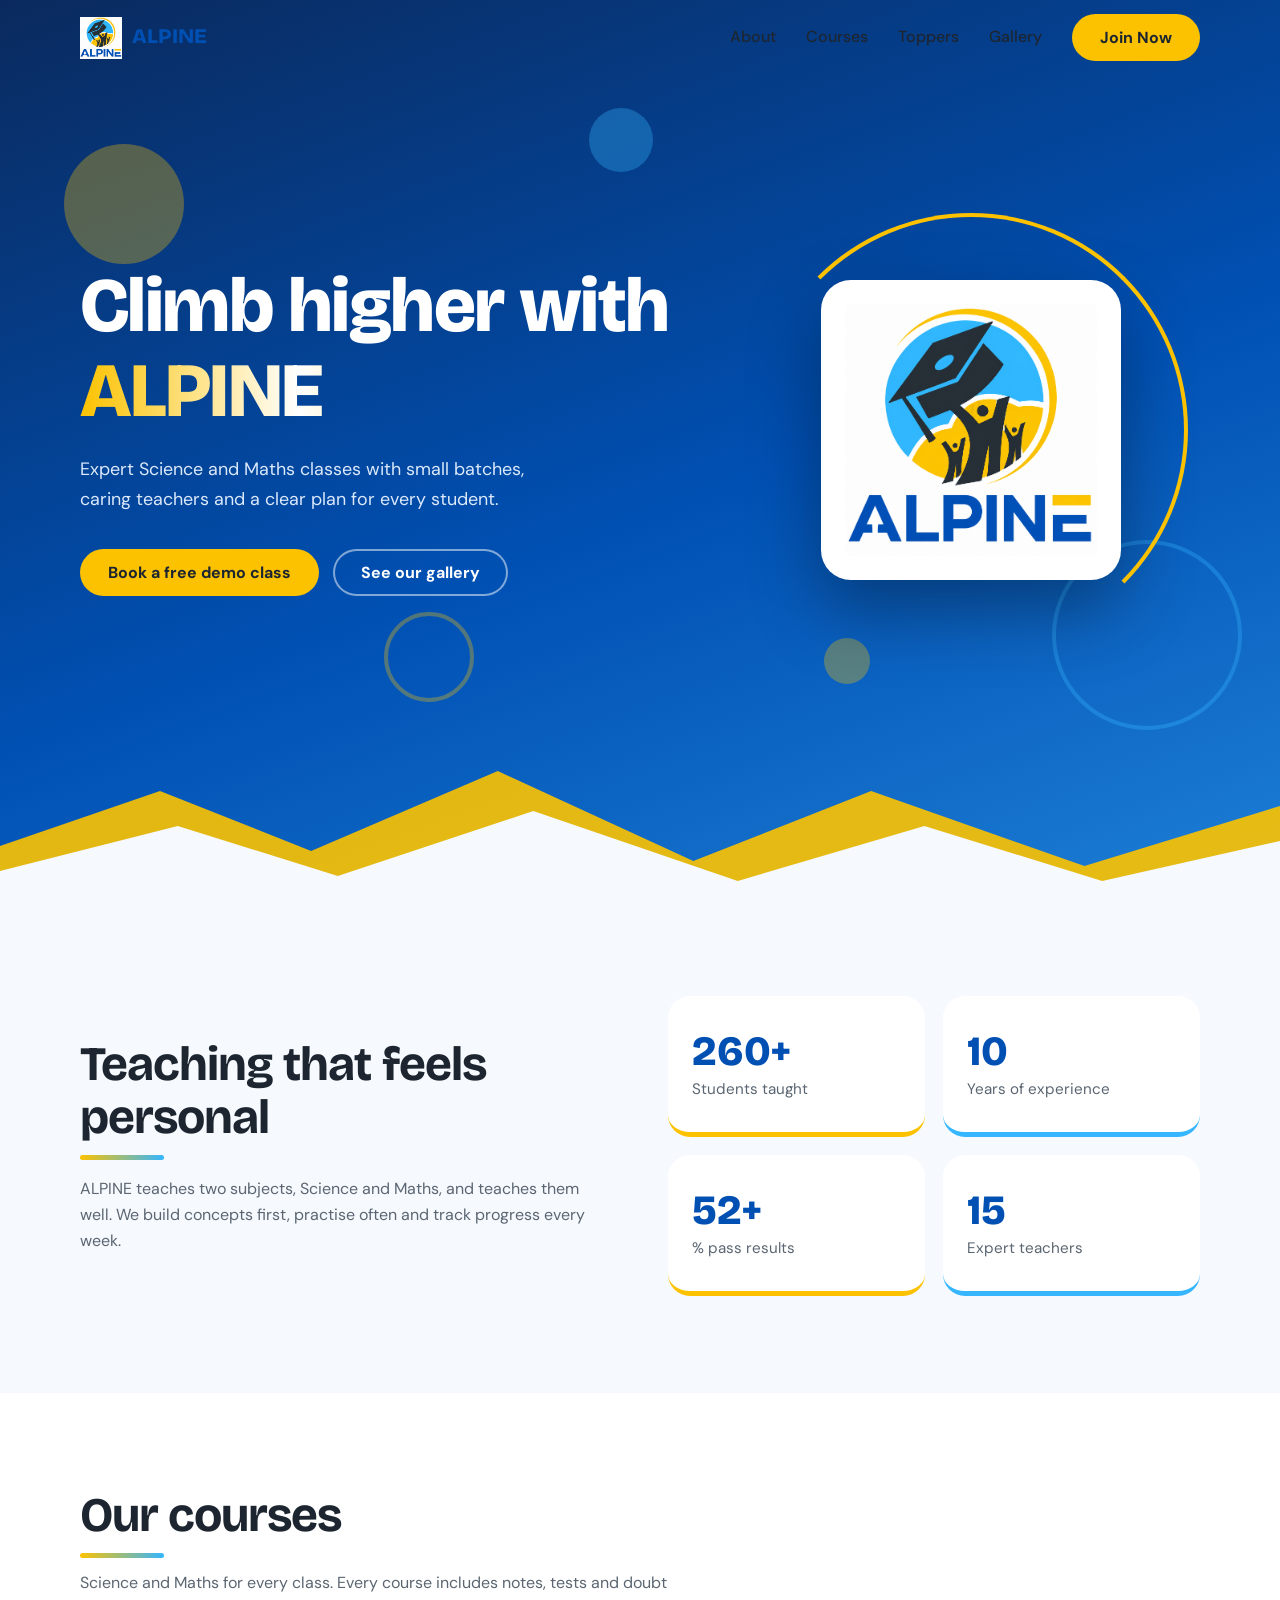
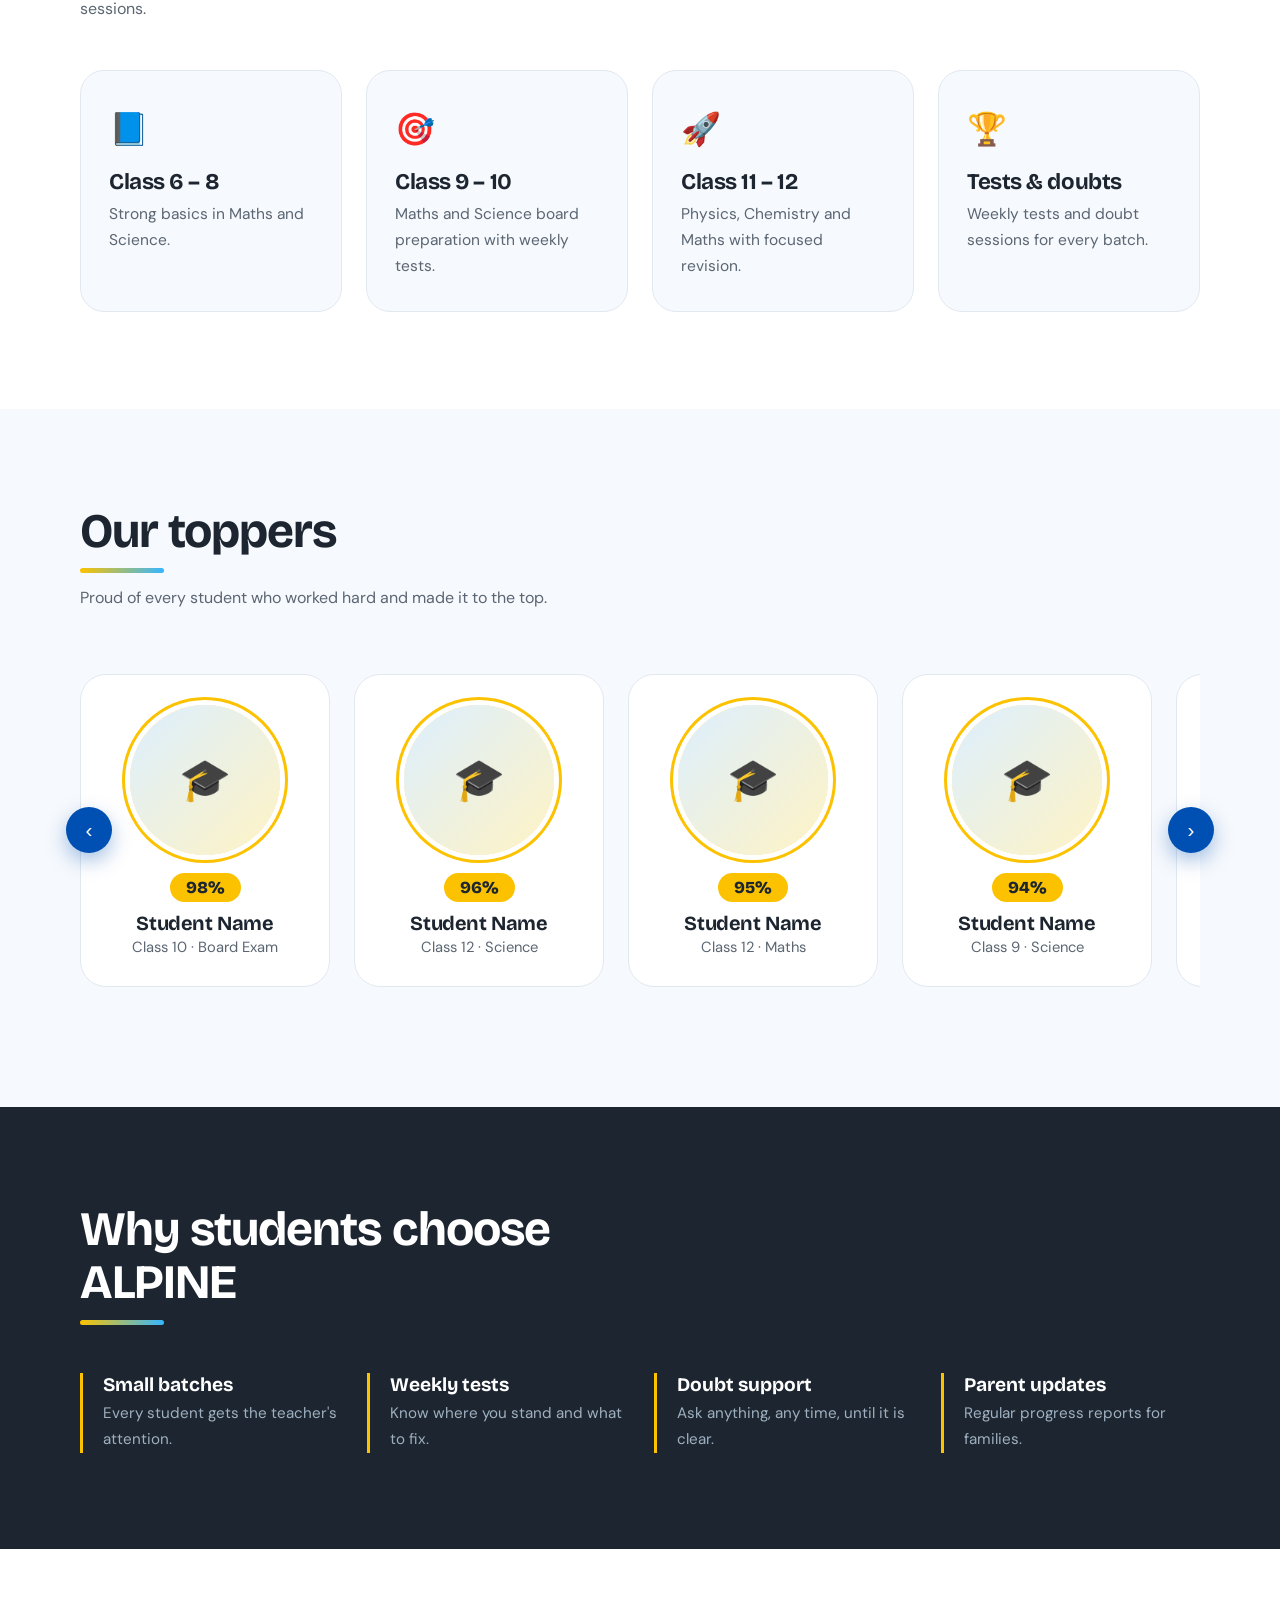
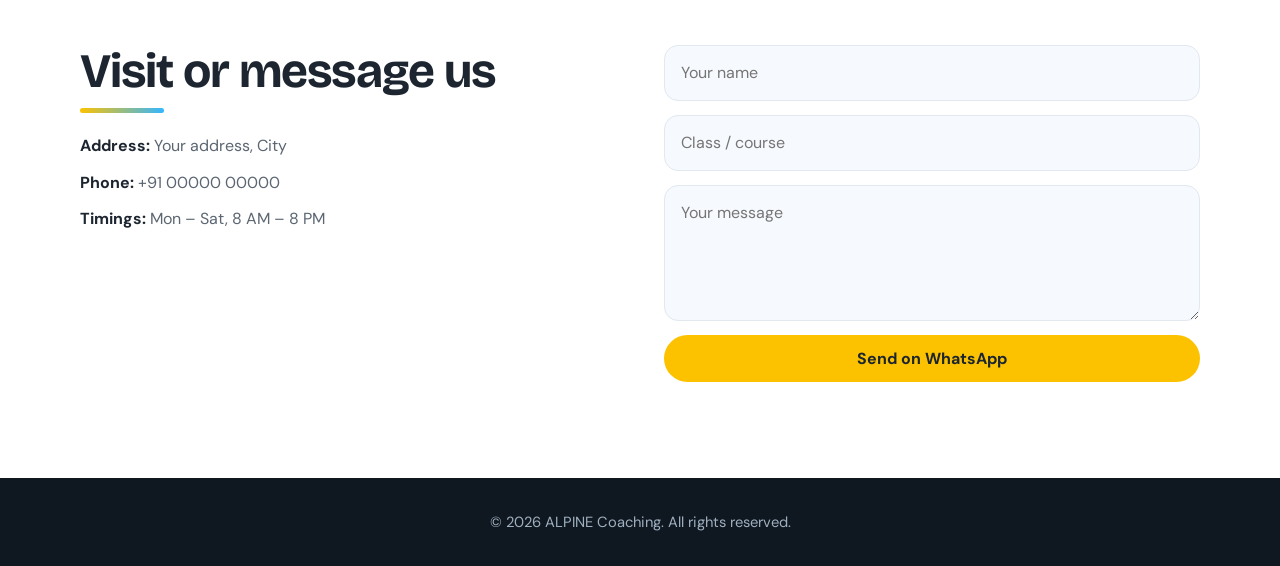
==== index.html @ a4a1649c "Add files via upload" ====
<!DOCTYPE html>
<html lang="en">
<head>
<meta charset="UTF-8">
<meta name="viewport" content="width=device-width, initial-scale=1">
<title>ALPINE Coaching | Learn. Rise. Achieve.</title>
<meta name="description" content="ALPINE Coaching - Science and Maths classes with caring teachers and real results.">
<link rel="icon" href="logo.png">
<link rel="stylesheet" href="style.css">
</head>
<body>

<header class="nav" id="nav">
  <div class="wrap">
    <a href="index.html" class="brand"><img src="logo.png" alt="ALPINE logo">ALPINE</a>
    <button class="burger" id="burger" aria-label="Menu">☰</button>
    <nav class="links" id="links">
      <a href="#about">About</a>
      <a href="#courses">Courses</a>
      <a href="#toppers">Toppers</a>
      <a href="gallery.html">Gallery</a>
      <a href="#contact" class="btn">Join Now</a>
    </nav>
  </div>
</header>

<!-- HERO -->
<section class="hero">
  <span class="bub b1"></span><span class="bub b2"></span><span class="bub b3"></span><span class="bub b4"></span><span class="bub b5"></span>
  <div class="wrap">
    <div>
      <h1 class="in">Climb higher with <span>ALPINE</span></h1>
      <!-- ✏️ YAHAN APNI TAGLINE LIKHO -->
      <p class="in">Expert Science and Maths classes with small batches, caring teachers and a clear plan for every student.</p>
      <div class="cta in">
        <a href="#contact" class="btn">Book a free demo class</a>
        <a href="gallery.html" class="btn ghost">See our gallery</a>
      </div>
    </div>
    <div class="emblem"><img src="logo.png" alt="ALPINE coaching emblem"></div>
  </div>
  <svg class="peaks" viewBox="0 0 1440 150" preserveAspectRatio="none">
    <path fill="#fcc200" opacity=".9" d="M0 150V95l180-55 170 60 210-80 220 90 200-70 240 75 220-60v95z"/>
    <path fill="#f6f9fd" d="M0 150V120l200-45 180 50 220-65 230 70 210-55 200 55 200-40v90z"/>
  </svg>
</section>

<!-- ABOUT -->
<section id="about">
  <div class="wrap about">
    <div>
      <div class="head" style="margin:0">
        <h2>Teaching that feels personal</h2>
        <!-- ✏️ APNE COACHING KE BAARE MEIN LIKHO -->
        <p>ALPINE teaches two subjects, Science and Maths, and teaches them well. We build concepts first, practise often and track progress every week.</p>
      </div>
    </div>
    <div class="stats">
      <!-- ✏️ NUMBERS APNE HISAAB SE BADLO -->
      <div class="stat"><b data-n="500">0</b><span>Students taught</span></div>
      <div class="stat"><b data-n="10">0</b><span>Years of experience</span></div>
      <div class="stat"><b data-n="95">0</b><span>% pass results</span></div>
      <div class="stat"><b data-n="15">0</b><span>Expert teachers</span></div>
    </div>
  </div>
</section>

<!-- COURSES -->
<section id="courses" class="courses">
  <div class="wrap">
    <div class="head">
      <h2>Our courses</h2>
      <p>Science and Maths for every class. Every course includes notes, tests and doubt sessions.</p>
    </div>
    <!-- ✏️ COURSES APNE HISAAB SE BADLO -->
    <div class="grid3">
      <div class="card"><i>📘</i><h3>Class 6 – 8</h3><p>Strong basics in Maths and Science.</p></div>
      <div class="card"><i>🎯</i><h3>Class 9 – 10</h3><p>Maths and Science board preparation with weekly tests.</p></div>
      <div class="card"><i>🚀</i><h3>Class 11 – 12</h3><p>Physics, Chemistry and Maths with focused revision.</p></div>
      <div class="card"><i>🏆</i><h3>Tests &amp; doubts</h3><p>Weekly tests and doubt sessions for every batch.</p></div>
    </div>
  </div>
</section>

<!-- TOPPERS -->
<section id="toppers" class="toppers">
  <div class="wrap">
    <div class="head">
      <h2>Our toppers</h2>
      <p>Proud of every student who worked hard and made it to the top.</p>
    </div>
    <div class="slider">
    <button class="arrow prev" id="tprev" aria-label="Previous">‹</button>
    <button class="arrow next" id="tnext" aria-label="Next">›</button>
    <div class="tops" id="tops">
      <!--
      ╔════════════════════════════════════════════════════════╗
      ║ 🏆 TOPPER KI PHOTO: folder mein topper1.jpg, topper2.jpg ║
      ║ ... topper8.jpg naam se rakho. Photo apne aap lag jayegi.║
      ║ Naam, class aur % neeche seedha badal do.               ║
      ║ Naya topper add karna ho to ek <div class="top"> copy karo ║
      ╚════════════════════════════════════════════════════════╝
      -->

      <!-- 🏆 TOPPER 1 -->
      <div class="top"><div class="pic">🎓<img src="topper1.jpg" alt="Topper 1" onerror="this.remove()"></div>
        <div class="score">98%</div><h3>Student Name</h3><span>Class 10 · Board Exam</span></div>
      <!-- 🏆 TOPPER 2 -->
      <div class="top"><div class="pic">🎓<img src="topper2.jpg" alt="Topper 2" onerror="this.remove()"></div>
        <div class="score">96%</div><h3>Student Name</h3><span>Class 12 · Science</span></div>
      <!-- 🏆 TOPPER 3 -->
      <div class="top"><div class="pic">🎓<img src="topper3.jpg" alt="Topper 3" onerror="this.remove()"></div>
        <div class="score">95%</div><h3>Student Name</h3><span>Class 12 · Maths</span></div>
      <!-- 🏆 TOPPER 4 -->
      <div class="top"><div class="pic">🎓<img src="topper4.jpg" alt="Topper 4" onerror="this.remove()"></div>
        <div class="score">94%</div><h3>Student Name</h3><span>Class 9 · Science</span></div>
      <!-- 🏆 TOPPER 5 -->
      <div class="top"><div class="pic">🎓<img src="topper5.jpg" alt="Topper 5" onerror="this.remove()"></div>
        <div class="score">93%</div><h3>Student Name</h3><span>Class 10 · Maths</span></div>
      <!-- 🏆 TOPPER 6 -->
      <div class="top"><div class="pic">🎓<img src="topper6.jpg" alt="Topper 6" onerror="this.remove()"></div>
        <div class="score">92%</div><h3>Student Name</h3><span>Class 12 · Science</span></div>
      <!-- 🏆 TOPPER 7 -->
      <div class="top"><div class="pic">🎓<img src="topper7.jpg" alt="Topper 7" onerror="this.remove()"></div>
        <div class="score">91%</div><h3>Student Name</h3><span>Class 10 · Science</span></div>
      <!-- 🏆 TOPPER 8 -->
      <div class="top"><div class="pic">🎓<img src="topper8.jpg" alt="Topper 8" onerror="this.remove()"></div>
        <div class="score">90%</div><h3>Student Name</h3><span>Class 9 · Maths</span></div>
    </div>
    </div>
  </div>
</section>

<!-- WHY US -->
<section class="why">
  <div class="wrap">
    <div class="head"><h2>Why students choose ALPINE</h2></div>
    <ul>
      <li><b>Small batches</b><span>Every student gets the teacher's attention.</span></li>
      <li><b>Weekly tests</b><span>Know where you stand and what to fix.</span></li>
      <li><b>Doubt support</b><span>Ask anything, any time, until it is clear.</span></li>
      <li><b>Parent updates</b><span>Regular progress reports for families.</span></li>
    </ul>
  </div>
</section>

<!-- CONTACT -->
<section id="contact" class="contact">
  <div class="wrap cbox">
    <div class="info">
      <div class="head" style="margin-bottom:20px"><h2>Visit or message us</h2></div>
      <!-- ✏️ APNI DETAILS YAHAN LIKHO -->
      <p><b>Address:</b> Your address, City</p>
      <p><b>Phone:</b> +91 00000 00000</p>
      <p><b>Timings:</b> Mon – Sat, 8 AM – 8 PM</p>
    </div>
    <form id="form">
      <input id="fname" placeholder="Your name" required>
      <input id="fclass" placeholder="Class / course" required>
      <textarea id="fmsg" rows="4" placeholder="Your message"></textarea>
      <button class="btn" type="submit">Send on WhatsApp</button>
    </form>
  </div>
</section>

<footer>© <span id="yr"></span> ALPINE Coaching. All rights reserved.</footer>

<script>
  /* 📱 APNA WHATSAPP NUMBER (country code ke saath, bina + ke) */
  const WHATSAPP = "917503413728";
</script>
<script src="script.js"></script>
</body>
</html>
---- style.css ----
@import url('https://fonts.googleapis.com/css2?family=Bricolage+Grotesque:wght@500;700;800&family=DM+Sans:wght@400;500;700&display=swap');

:root{
  --navy:#1d2630; --blue:#0050b3; --sky:#35b6ff; --gold:#fcc200;
  --paper:#f6f9fd; --white:#fff; --muted:#5b6672; --line:#e1e8f0;
  --head:'Bricolage Grotesque',system-ui,sans-serif; --body:'DM Sans',system-ui,sans-serif;
}
*{box-sizing:border-box;margin:0;padding:0}
html{scroll-behavior:smooth}
body{font-family:var(--body);color:var(--navy);background:var(--paper);line-height:1.65;overflow-x:hidden}
img{max-width:100%;display:block}
a{color:inherit;text-decoration:none}
h1,h2,h3{font-family:var(--head);line-height:1.1;letter-spacing:-.02em}
.wrap{width:min(1120px,92%);margin:auto}
section{padding:96px 0}
:focus-visible{outline:3px solid var(--sky);outline-offset:3px}

/* NAV */
.nav{position:fixed;inset:0 0 auto 0;z-index:50;transition:.3s;padding:14px 0}
.nav.solid{background:rgba(255,255,255,.92);backdrop-filter:blur(10px);box-shadow:0 1px 0 var(--line)}
.nav .wrap{display:flex;align-items:center;justify-content:space-between}
.brand{display:flex;align-items:center;gap:10px;font-family:var(--head);font-weight:800;font-size:1.3rem;color:var(--blue)}
.brand img{width:42px;height:42px;object-fit:contain}
.links{display:flex;gap:30px;align-items:center;font-weight:500}
.links a:not(.btn){position:relative;padding:4px 0}
.links a:not(.btn)::after{content:"";position:absolute;left:0;bottom:0;height:2px;width:0;background:var(--gold);transition:.3s}
.links a:not(.btn):hover::after,.links a.on::after{width:100%}
.burger{display:none;background:none;border:0;font-size:1.7rem;cursor:pointer;color:var(--navy)}

.btn{display:inline-block;padding:13px 28px;border-radius:999px;font-weight:700;background:var(--gold);color:var(--navy);border:0;cursor:pointer;font:700 1rem var(--body);transition:.25s}
.btn:hover{transform:translateY(-3px);box-shadow:0 10px 24px rgba(252,194,0,.4)}
.btn.ghost{background:transparent;color:#fff;box-shadow:inset 0 0 0 2px rgba(255,255,255,.5)}
.btn.ghost:hover{box-shadow:inset 0 0 0 2px #fff}

/* HERO */
.hero{position:relative;min-height:100vh;display:flex;align-items:center;background:linear-gradient(160deg,#0a2a5e 0%,var(--blue) 55%,#1d7fd6 100%);color:#fff;padding:120px 0 160px;overflow:hidden}
.hero .wrap{display:grid;grid-template-columns:1.15fr .85fr;gap:40px;align-items:center;position:relative;z-index:2}
.hero h1{font-size:clamp(2.6rem,6vw,4.8rem);font-weight:800}
.hero h1 span{color:var(--gold)}
.hero p{max-width:480px;margin:22px 0 34px;font-size:1.12rem;color:#dbe9fb}
.hero .cta{display:flex;gap:14px;flex-wrap:wrap}
.emblem{position:relative;display:grid;place-items:center;width:min(300px,78%);justify-self:center}
.emblem::before{content:"";position:absolute;width:142%;aspect-ratio:1;border-radius:50%;border:4px solid transparent;border-top-color:var(--gold);border-right-color:var(--gold);animation:spin 14s linear infinite}
.emblem img{width:100%;background:#fff;border-radius:30px;padding:8%;object-fit:contain;box-shadow:0 30px 70px rgba(0,0,0,.35);animation:float 6s ease-in-out infinite}
@keyframes spin{to{transform:rotate(360deg)}}
@keyframes float{50%{transform:translateY(-14px)}}
.peaks{position:absolute;left:0;bottom:-1px;width:100%;height:150px;z-index:1}
/* hero load sequence (one orchestrated moment) */
.hero .in{opacity:0;transform:translateY(26px);animation:up .8s forwards}
.hero .in:nth-child(2){animation-delay:.15s}.hero .in:nth-child(3){animation-delay:.3s}
.hero .emblem{opacity:0;animation:up 1s .3s forwards}
@keyframes up{to{opacity:1;transform:none}}

/* SECTIONS */
.head{max-width:620px;margin-bottom:48px}
.head h2{font-size:clamp(2rem,4vw,3rem)}
.head p{color:var(--muted);margin-top:12px}
.about{display:grid;grid-template-columns:1fr 1fr;gap:56px;align-items:center}
.about p{color:var(--muted);margin-top:16px}
.stats{display:grid;grid-template-columns:1fr 1fr;gap:18px}
.stat{background:#fff;border-radius:22px;padding:30px 24px;border-bottom:5px solid var(--gold)}
.stat:nth-child(even){border-color:var(--sky)}
.stat b{display:block;font:800 2.6rem var(--head);color:var(--blue)}
.stat span{color:var(--muted);font-size:.95rem}

.courses{background:#fff}
.grid3{display:grid;grid-template-columns:repeat(auto-fit,minmax(260px,1fr));gap:24px}
.card{padding:32px 28px;border-radius:24px;background:var(--paper);border:1px solid var(--line);transition:.3s}
.card:hover{transform:translateY(-8px);border-color:var(--sky);box-shadow:0 18px 40px rgba(0,80,179,.12)}
.card i{font-style:normal;font-size:2rem;display:block;margin-bottom:14px}
.card h3{font-size:1.4rem;margin-bottom:8px}
.card p{color:var(--muted);font-size:.97rem}

.why{background:var(--navy);color:#fff}
.why .head p{color:#9fb0c0}
.why ul{list-style:none;display:grid;grid-template-columns:repeat(auto-fit,minmax(240px,1fr));gap:28px}
.why li{padding-left:20px;border-left:3px solid var(--gold)}
.why li b{display:block;font:700 1.2rem var(--head);margin-bottom:4px}
.why li span{color:#9fb0c0;font-size:.95rem}

/* GALLERY */
.g-hero{padding:150px 0 70px;background:linear-gradient(160deg,#0a2a5e,var(--blue));color:#fff;text-align:left}
.g-hero h1{font-size:clamp(2.4rem,5vw,4rem)}
.g-hero p{color:#dbe9fb;margin-top:14px;max-width:520px}
.gallery{columns:3 280px;column-gap:20px}
.g-item{position:relative;break-inside:avoid;margin-bottom:20px;border-radius:22px;overflow:hidden;cursor:zoom-in;background:linear-gradient(135deg,#dcefff,#fff3c4);min-height:220px;display:grid;place-items:center;opacity:0;transform:translateY(36px) scale(.97);transition:opacity .7s,transform .7s,box-shadow .3s}
.g-item.show{opacity:1;transform:none}
.g-item:nth-child(3n+2){min-height:300px}
.g-item:nth-child(4n){min-height:260px}
.g-item .ph{font-size:.9rem;color:var(--muted);text-align:center;padding:20px}
.g-item img{position:absolute;inset:0;width:100%;height:100%;object-fit:cover;transition:transform .6s}
.g-item:hover img{transform:scale(1.08)}
.g-item:hover{box-shadow:0 20px 44px rgba(0,80,179,.22)}
.g-item::after{content:"";position:absolute;inset:auto 0 0 0;height:5px;background:var(--gold);transform:scaleX(0);transform-origin:left;transition:.4s}
.g-item:hover::after{transform:scaleX(1)}
.lb{position:fixed;inset:0;background:rgba(10,20,34,.92);display:none;place-items:center;z-index:100;padding:24px;cursor:zoom-out}
.lb.open{display:grid;animation:fade .3s}
.lb img{max-height:88vh;border-radius:16px;animation:pop .35s}
@keyframes fade{from{opacity:0}}@keyframes pop{from{transform:scale(.9);opacity:0}}

/* CONTACT */
.contact{background:#fff}
.cbox{display:grid;grid-template-columns:1fr 1fr;gap:48px}
.info p{margin:10px 0;color:var(--muted)}
.info b{color:var(--navy)}
form{display:grid;gap:14px}
input,textarea{width:100%;padding:14px 16px;border:1.5px solid var(--line);border-radius:14px;font:inherit;background:var(--paper)}
input:focus,textarea:focus{outline:none;border-color:var(--sky)}

footer{background:#0f1720;color:#9fb0c0;text-align:center;padding:32px 0;font-size:.92rem}

@media(max-width:820px){
  .hero .wrap,.about,.cbox{grid-template-columns:1fr}
  .emblem{width:200px;margin:20px auto;order:-1}
  .burger{display:block}
  .links{position:absolute;top:100%;left:0;right:0;background:#fff;flex-direction:column;padding:20px;display:none;box-shadow:0 12px 24px rgba(0,0,0,.08)}
  .links.open{display:flex}
  section{padding:70px 0}
}
.toppers{background:var(--paper)}
.slider{position:relative}
.tops{display:flex;gap:24px;overflow-x:auto;scroll-snap-type:x mandatory;scroll-behavior:smooth;padding:14px 4px 24px;scrollbar-width:none}
.tops::-webkit-scrollbar{display:none}
.top{flex:0 0 250px;scroll-snap-align:start;text-align:center;background:#fff;border-radius:26px;padding:30px 20px 26px;border:1px solid var(--line);transition:transform .4s,box-shadow .3s}
.top:hover{transform:translateY(-8px);box-shadow:0 18px 40px rgba(0,80,179,.15)}
.arrow{position:absolute;top:42%;z-index:5;width:46px;height:46px;border-radius:50%;border:0;background:var(--blue);color:#fff;font-size:1.3rem;cursor:pointer;box-shadow:0 8px 20px rgba(0,80,179,.35);transition:.25s}
.arrow:hover{background:var(--gold);color:var(--navy);transform:scale(1.1)}
.arrow.prev{left:-14px}.arrow.next{right:-14px}
.pic{position:relative;width:150px;height:150px;margin:0 auto 18px;border-radius:50%;background:linear-gradient(135deg,#dcefff,#fff3c4);display:grid;place-items:center;font-size:2.6rem;box-shadow:0 0 0 5px #fff,0 0 0 8px var(--gold);transition:transform .4s}
.top:hover .pic{transform:scale(1.06) rotate(-3deg)}
.pic img{position:absolute;inset:0;width:100%;height:100%;object-fit:cover;border-radius:50%}
.score{display:inline-block;background:var(--gold);color:var(--navy);font:800 1.05rem var(--head);padding:4px 16px;border-radius:999px;margin-bottom:10px}
.top h3{font-size:1.25rem}
.top span{color:var(--muted);font-size:.92rem}
@media(prefers-reduced-motion:reduce){*{animation:none!important;transition:none!important}.top,.g-item,.hero .in,.hero .emblem{opacity:1;transform:none}}

/* ===== EXTRA ANIMATIONS ===== */
.progress{position:fixed;top:0;left:0;height:4px;width:0;background:linear-gradient(90deg,var(--gold),var(--sky));z-index:200}

/* scroll reveal (classes are added by script.js) */
.rv{opacity:0;transform:translateY(46px);transition:opacity .9s cubic-bezier(.2,.7,.2,1),transform .9s cubic-bezier(.2,.7,.2,1);transition-delay:var(--d,0s)}
.rv.l{transform:translateX(-70px)}
.rv.r{transform:translateX(70px)}
.rv.z{transform:scale(.8) translateY(20px)}
.rv.show{opacity:1;transform:none}

/* headings: gold underline draws itself */
.head h2{position:relative;padding-bottom:16px}
.head h2::after{content:"";position:absolute;left:0;bottom:0;height:5px;width:0;border-radius:5px;background:linear-gradient(90deg,var(--gold),var(--sky));transition:width .9s .35s cubic-bezier(.2,.7,.2,1)}
.head.ul h2::after{width:84px}

/* hero extras */
.bub{position:absolute;border-radius:50%;z-index:1;opacity:.32;animation:drift 9s ease-in-out infinite}
.b1{width:120px;height:120px;background:var(--gold);left:5%;top:16%}
.b2{width:64px;height:64px;background:var(--sky);left:46%;top:12%;animation-delay:-3s}
.b3{width:190px;height:190px;border:4px solid var(--sky);right:3%;top:60%;animation-delay:-5s}
.b4{width:46px;height:46px;background:var(--gold);right:32%;bottom:24%;animation-delay:-2s}
.b5{width:90px;height:90px;border:4px solid var(--gold);left:30%;bottom:22%;animation-delay:-6s}
@keyframes drift{50%{transform:translate(20px,-30px) scale(1.1)}}
.hero h1 span{background:linear-gradient(90deg,var(--gold),#fff 45%,var(--gold));background-size:200% 100%;-webkit-background-clip:text;background-clip:text;color:transparent;animation:shimmer 3.5s linear infinite}
@keyframes shimmer{to{background-position:-200% 0}}

/* button shine */
.btn{position:relative;overflow:hidden}
.btn::after{content:"";position:absolute;top:0;left:-80%;width:45%;height:100%;background:linear-gradient(120deg,transparent,rgba(255,255,255,.7),transparent);transform:skewX(-20deg);animation:sweep 3.6s infinite}
@keyframes sweep{0%,55%{left:-80%}100%{left:140%}}
.btn.sent{background:#25d366;color:#fff}
.stat,.card,.top{will-change:transform}
.stat{transition:transform .25s}

/* gallery page title entrance */
.g-hero .wrap>*{opacity:0;transform:translateY(26px);animation:up .8s .1s forwards}
.g-hero .wrap>*:nth-child(2){animation-delay:.3s}

/* floating WhatsApp */
.wa{position:fixed;right:22px;bottom:22px;width:58px;height:58px;border-radius:50%;background:#25d366;display:grid;place-items:center;font-size:1.7rem;z-index:90;box-shadow:0 10px 24px rgba(37,211,102,.45);transform:scale(0);transition:transform .45s cubic-bezier(.3,1.6,.5,1)}
.wa.show{transform:scale(1)}
.wa:hover{transform:scale(1.12) rotate(-8deg)}
.wa::before{content:"";position:absolute;inset:0;border-radius:50%;border:3px solid #25d366;animation:ring 2s infinite}
@keyframes ring{to{transform:scale(1.7);opacity:0}}

@media(prefers-reduced-motion:reduce){.rv,.wa,.g-hero .wrap>*{opacity:1;transform:none}.bub,.btn::after{display:none}.hero h1 span{color:var(--gold);background:none}}
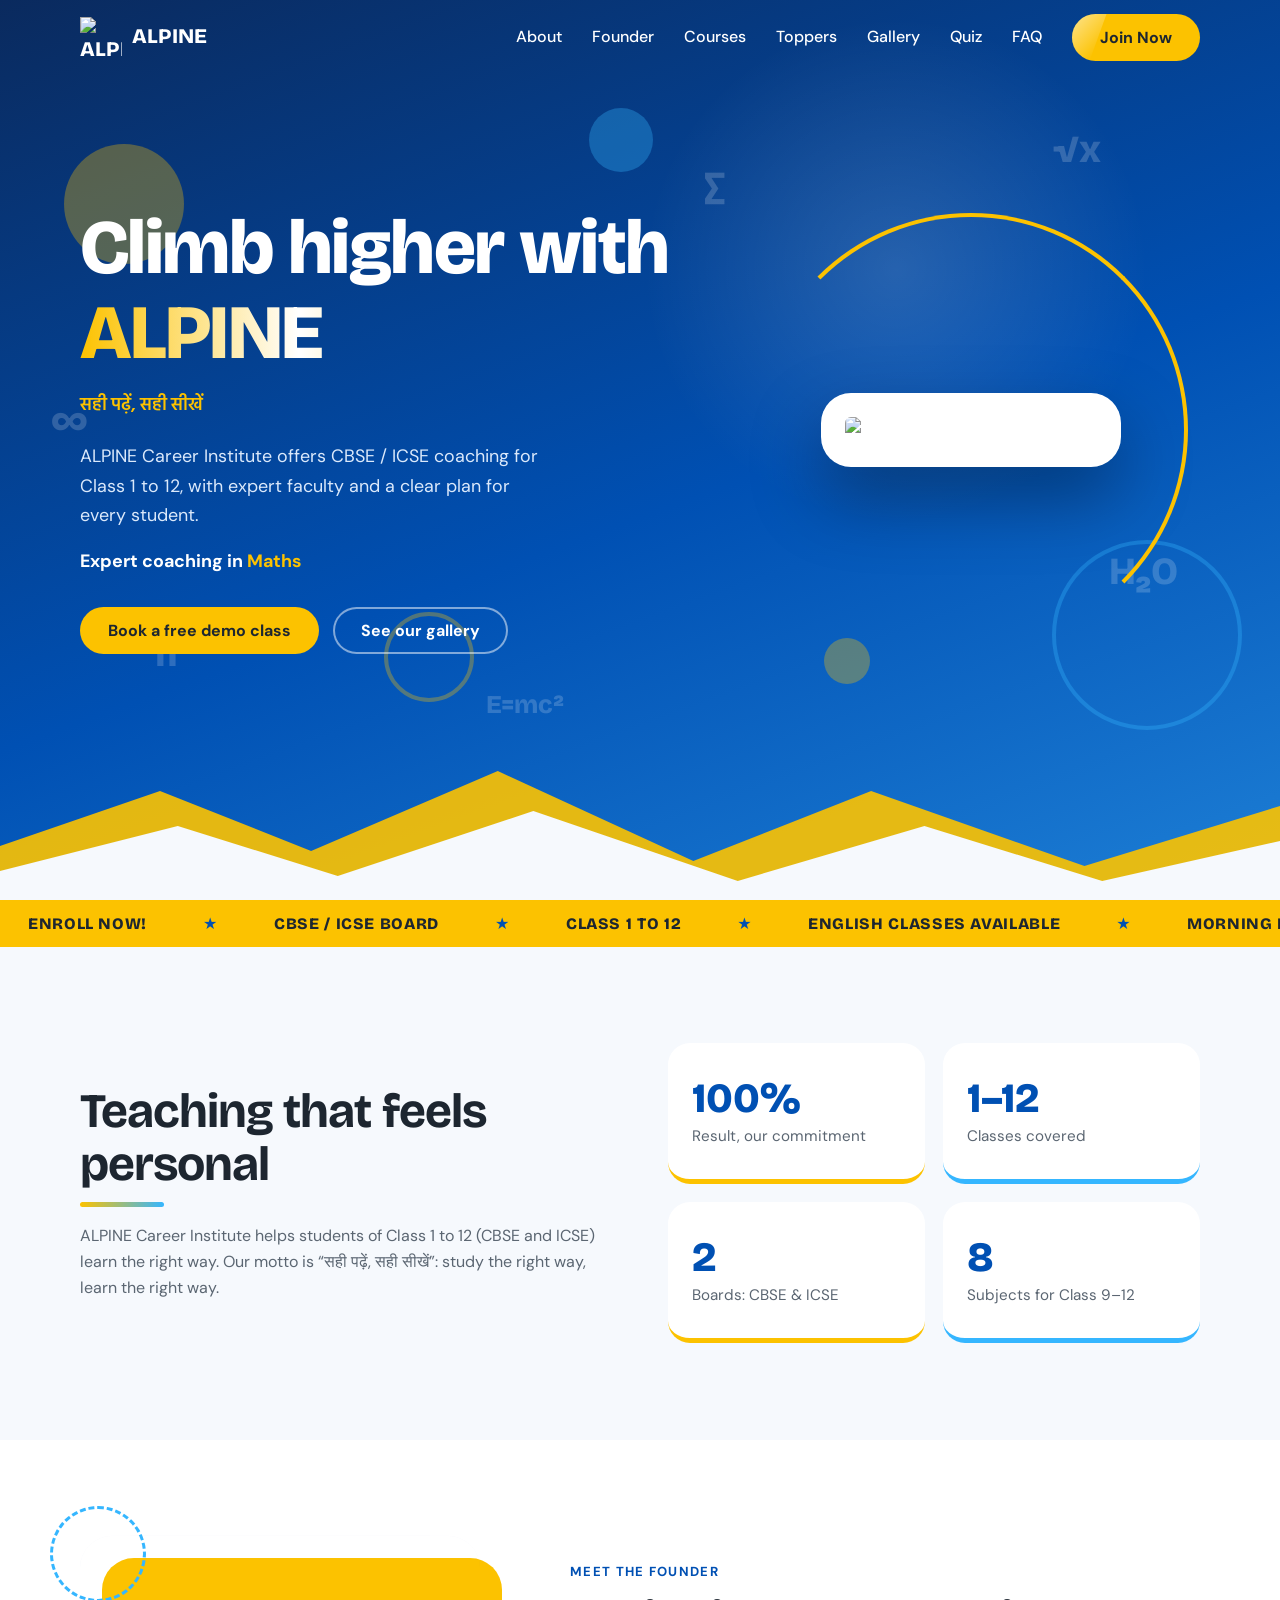
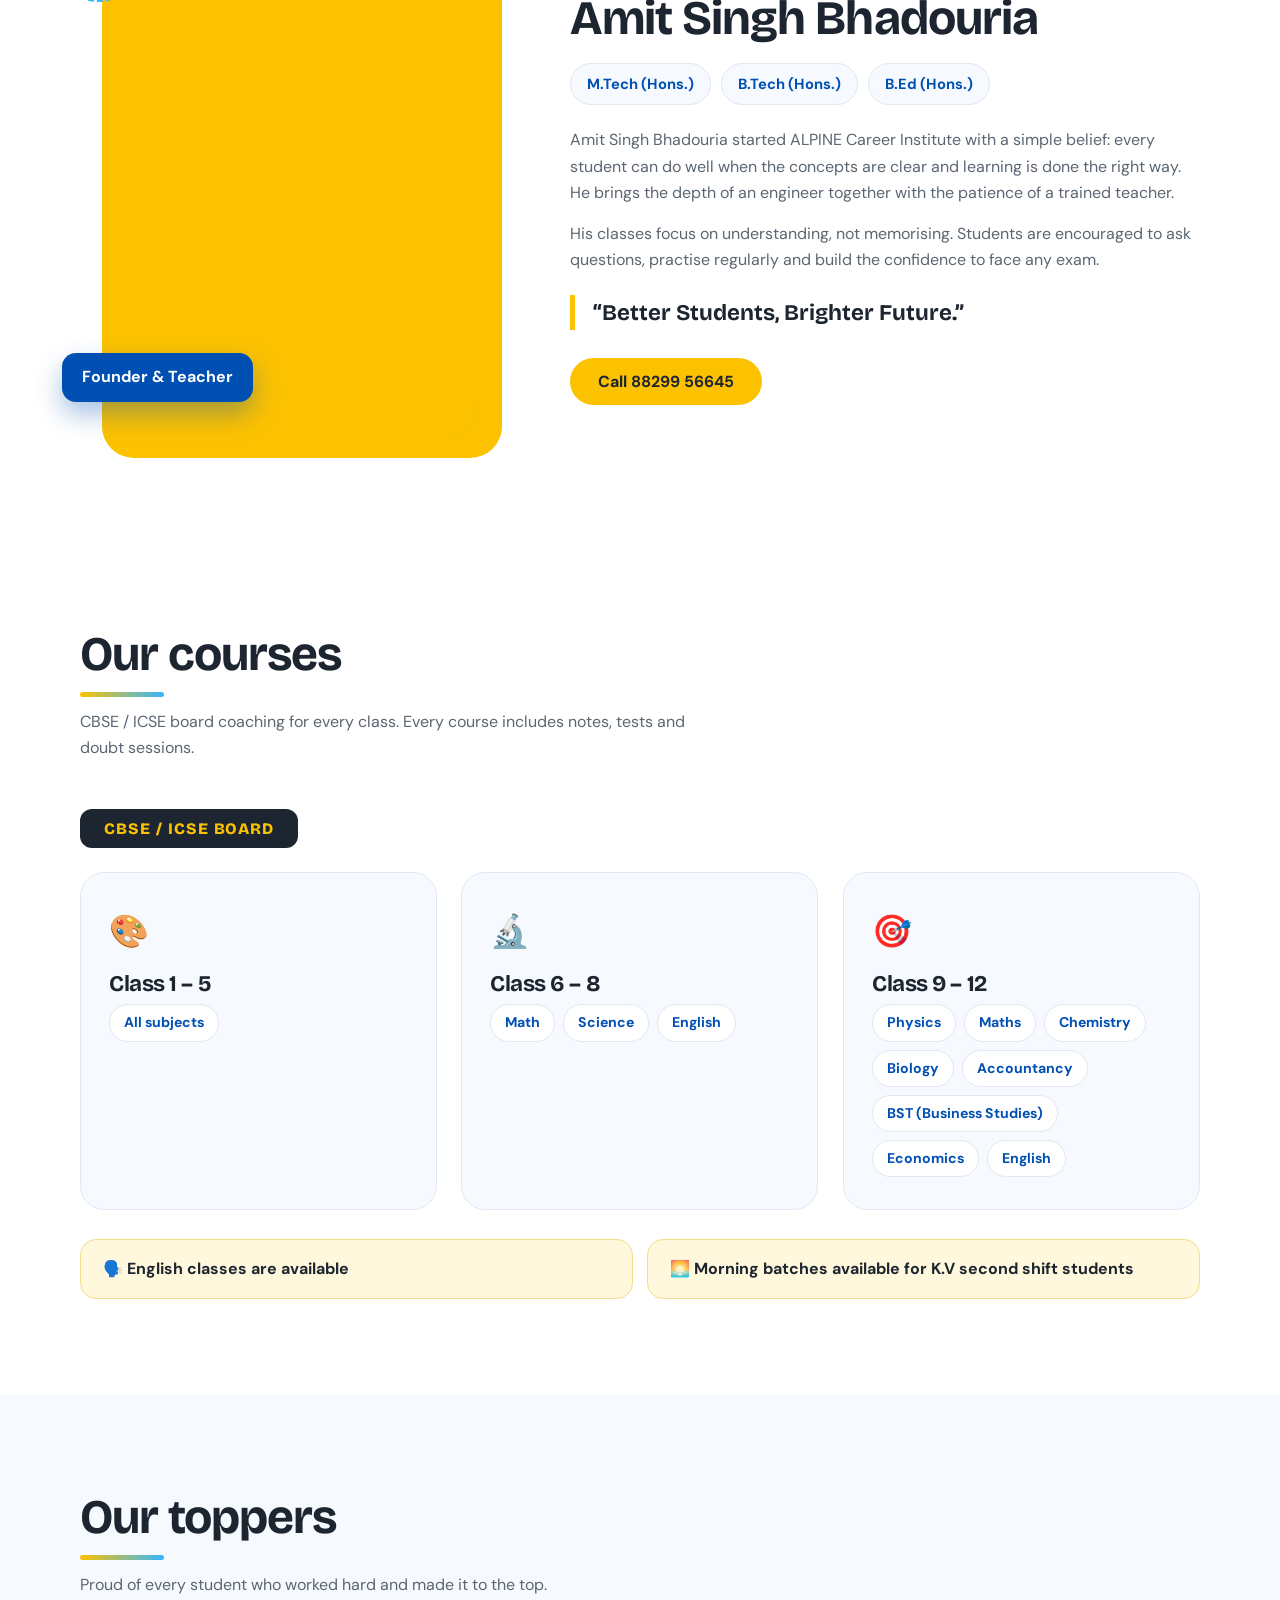
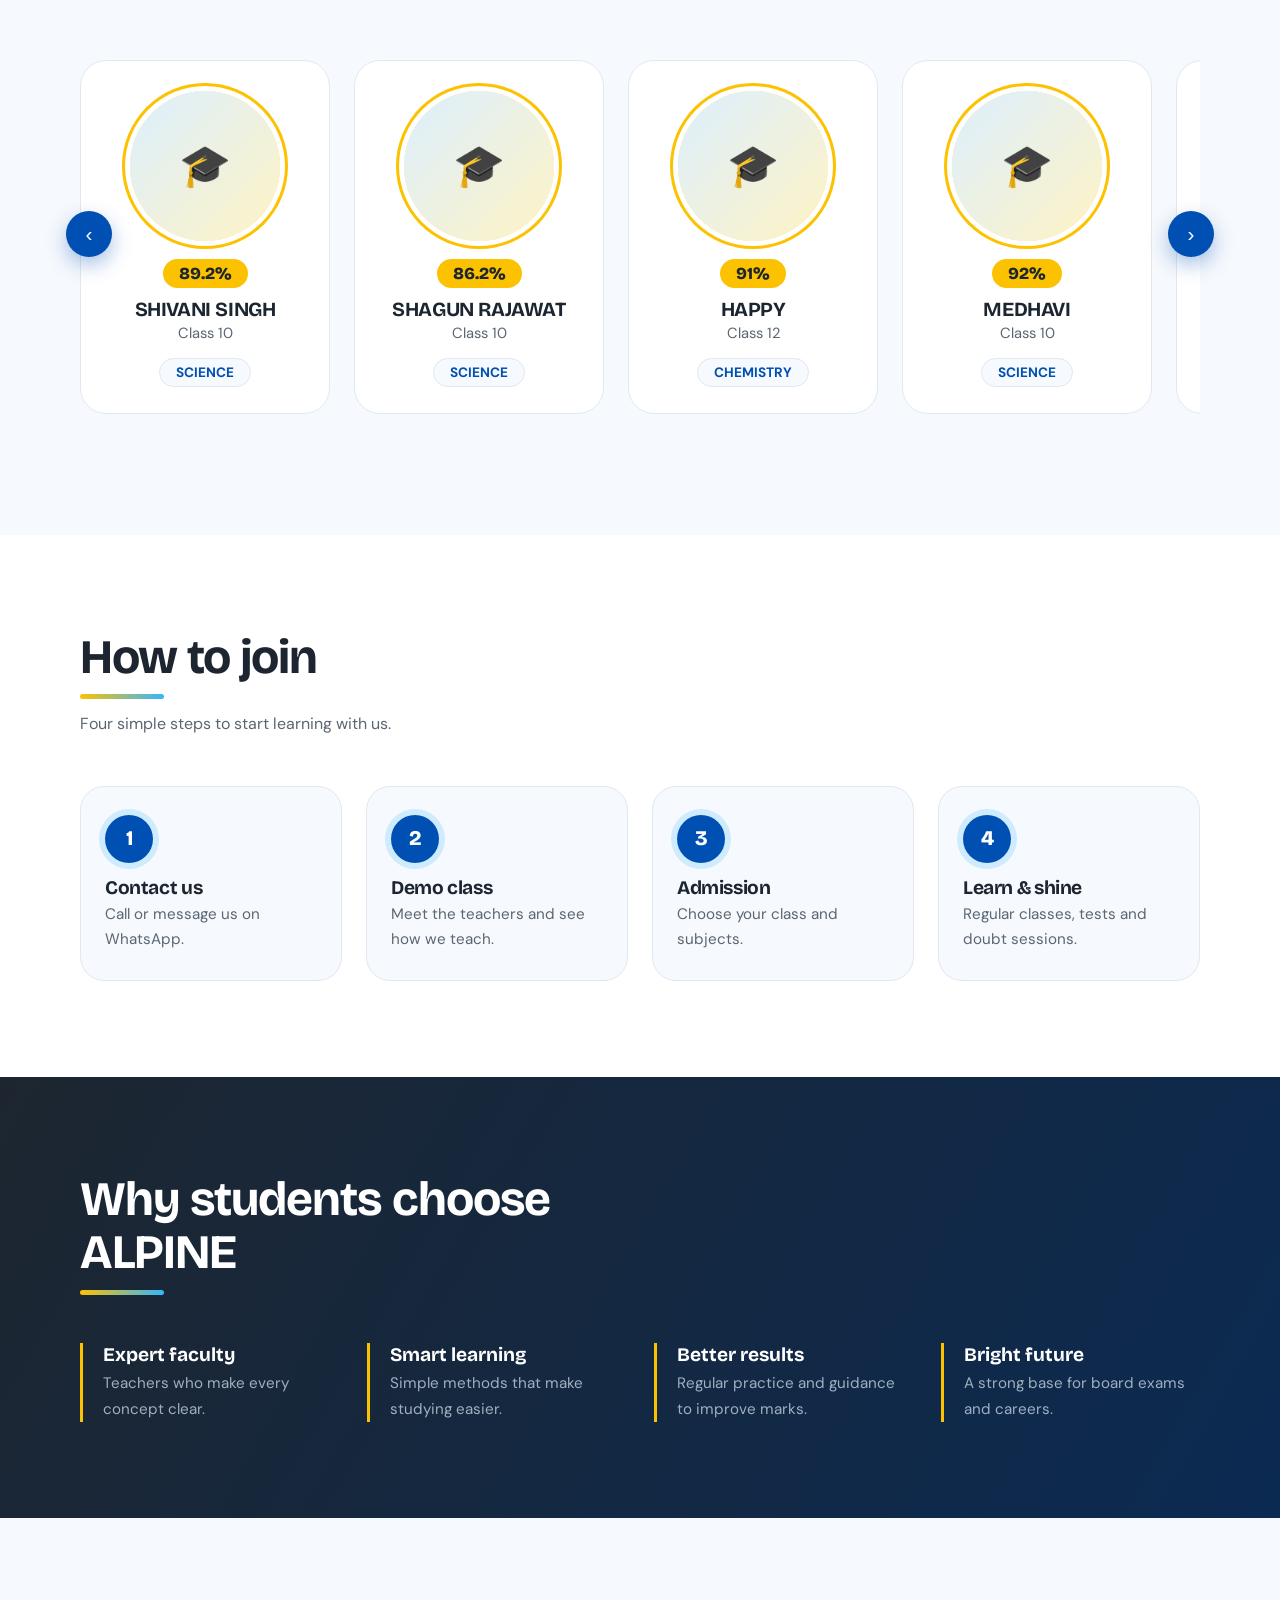
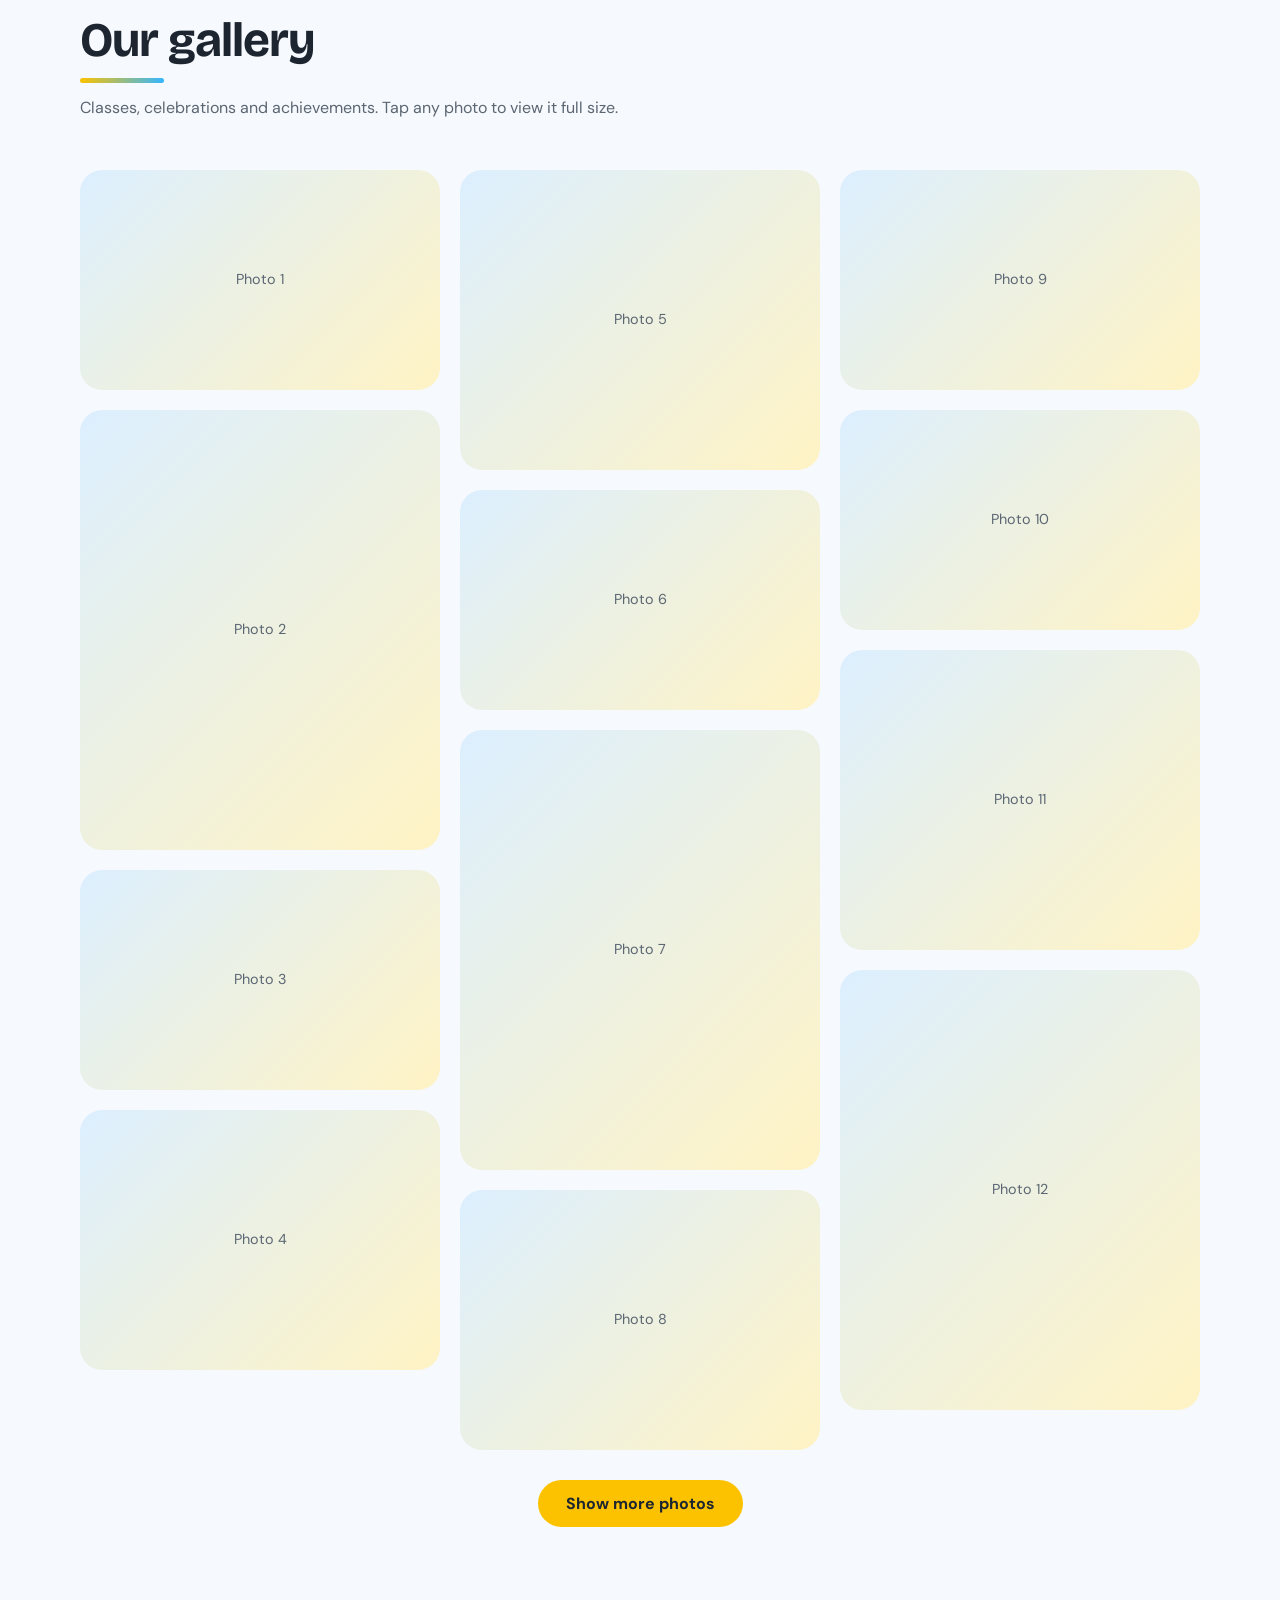
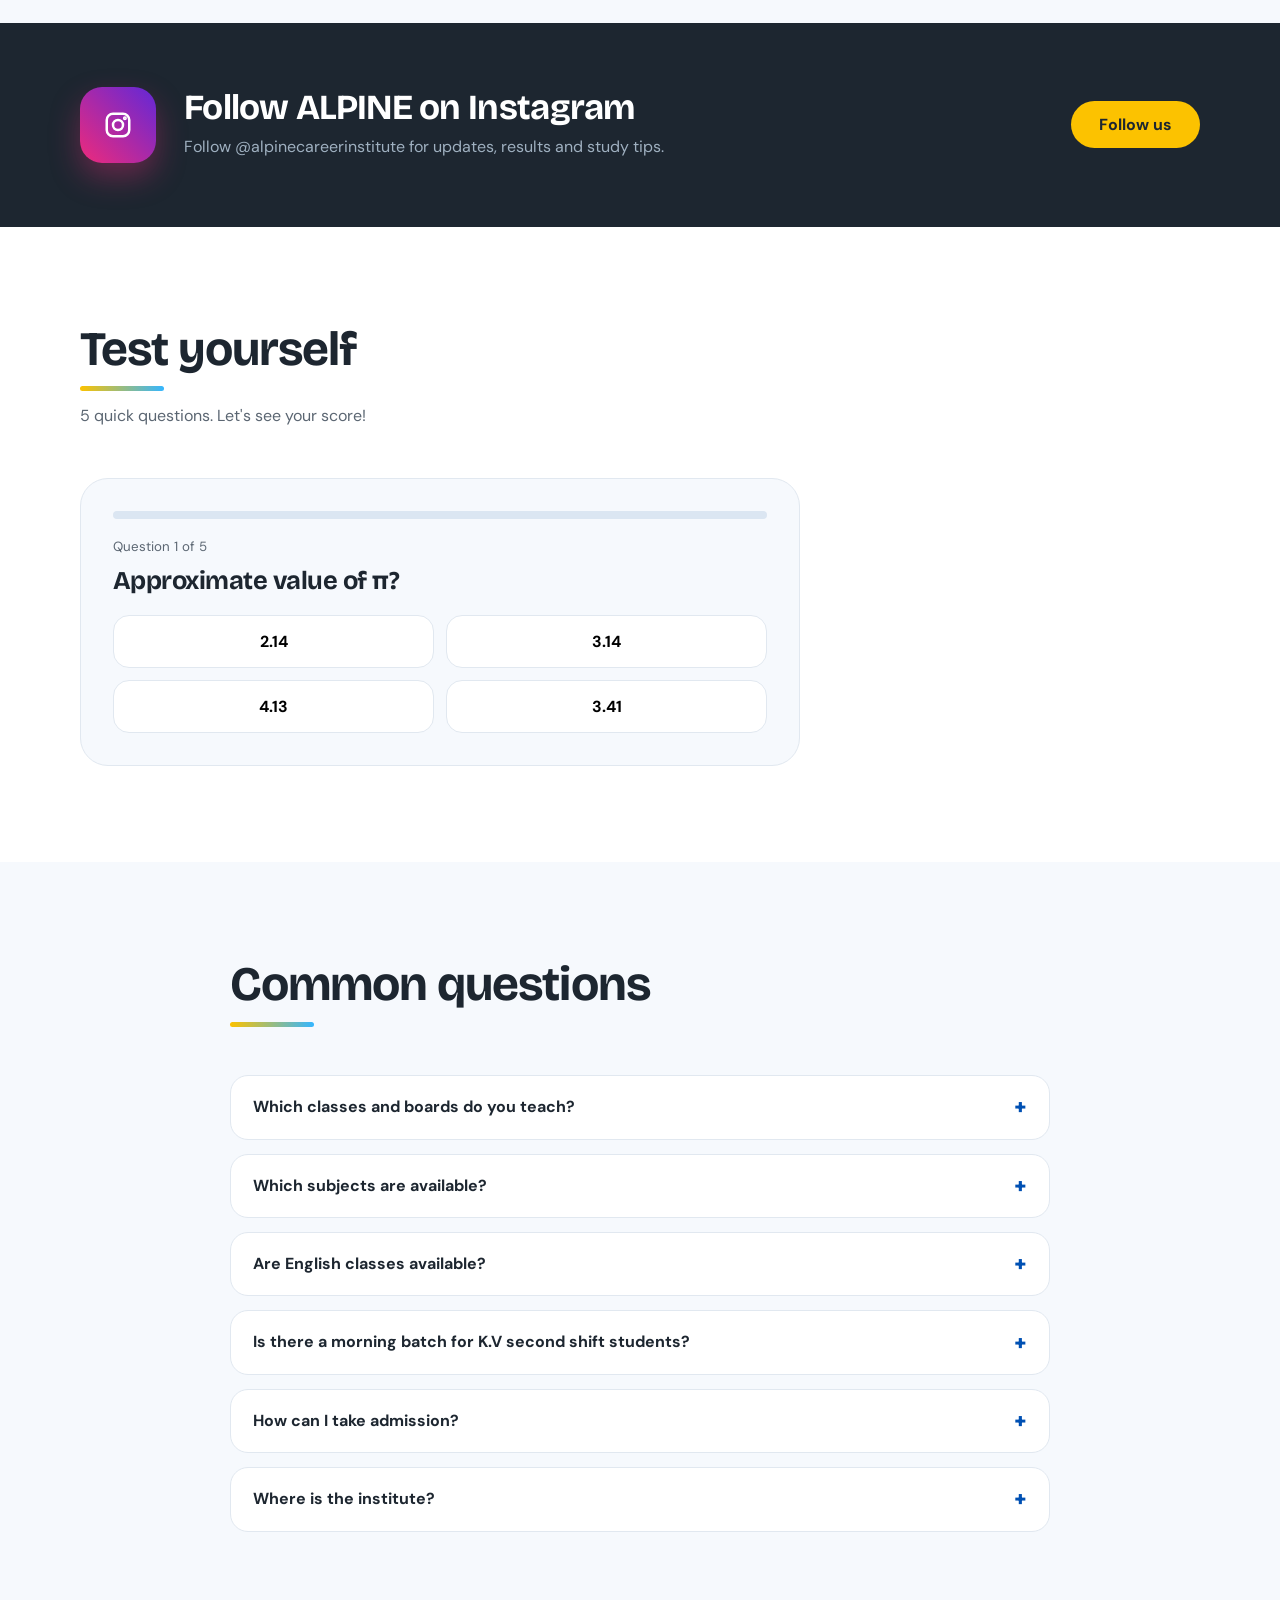
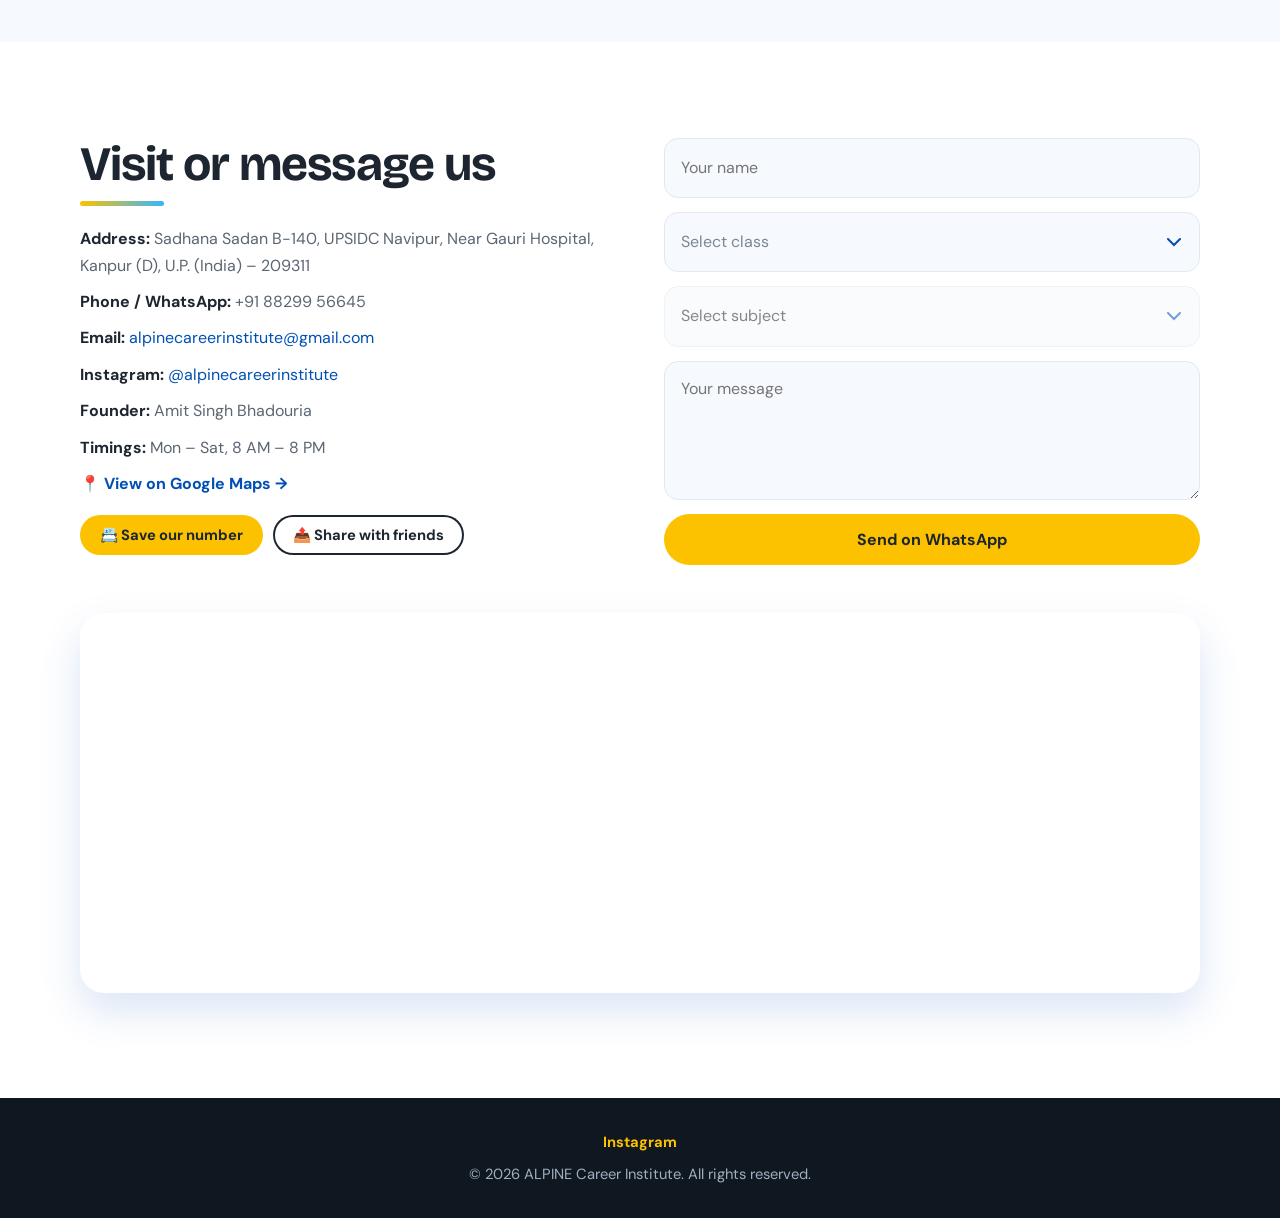
==== commit d3d6aa19: "Add files via upload" ====
--- a/index.html
+++ b/index.html
@@ -3,12 +3,18 @@
 <head>
 <meta charset="UTF-8">
 <meta name="viewport" content="width=device-width, initial-scale=1">
-<title>ALPINE Coaching | Learn. Rise. Achieve.</title>
-<meta name="description" content="ALPINE Coaching - Science and Maths classes with caring teachers and real results.">
+<title>ALPINE Career Institute | सही पढ़ें, सही सीखें</title>
+<meta name="description" content="ALPINE Career Institute, Kanpur - CBSE / ICSE coaching for Class 1 to 12 with expert faculty.">
 <link rel="icon" href="logo.png">
+<meta property="og:title" content="ALPINE Career Institute | सही पढ़ें, सही सीखें">
+<meta property="og:description" content="CBSE / ICSE coaching for Class 1 to 12 in Kanpur. Enroll now!">
+<!-- 🔗 WEBSITE LIVE HONE KE BAAD neeche apni site ka poora link likho, tabhi WhatsApp par logo wala card dikhega -->
+<meta property="og:image" content="https://YOUR-SITE-LINK/logo.png">
+<meta property="og:type" content="website">
 <link rel="stylesheet" href="style.css">
 </head>
 <body>
+<div class="pre"><img src="logo.png" alt=""></div>
 
 <header class="nav" id="nav">
   <div class="wrap">
@@ -16,9 +22,12 @@
     <button class="burger" id="burger" aria-label="Menu">☰</button>
     <nav class="links" id="links">
       <a href="#about">About</a>
+      <a href="#founder">Founder</a>
       <a href="#courses">Courses</a>
       <a href="#toppers">Toppers</a>
-      <a href="gallery.html">Gallery</a>
+      <a href="#gallery">Gallery</a>
+      <a href="#quiz">Quiz</a>
+      <a href="#faq">FAQ</a>
       <a href="#contact" class="btn">Join Now</a>
     </nav>
   </div>
@@ -27,14 +36,17 @@
 <!-- HERO -->
 <section class="hero">
   <span class="bub b1"></span><span class="bub b2"></span><span class="bub b3"></span><span class="bub b4"></span><span class="bub b5"></span>
+  <span class="sym s1">π</span><span class="sym s2">∑</span><span class="sym s3">√x</span><span class="sym s4">E=mc²</span><span class="sym s5">H₂O</span><span class="sym s6">∞</span>
   <div class="wrap">
     <div>
       <h1 class="in">Climb higher with <span>ALPINE</span></h1>
+      <p class="in tag-hi">सही पढ़ें, सही सीखें</p>
       <!-- ✏️ YAHAN APNI TAGLINE LIKHO -->
-      <p class="in">Expert Science and Maths classes with small batches, caring teachers and a clear plan for every student.</p>
+      <p class="in">ALPINE Career Institute offers CBSE / ICSE coaching for Class 1 to 12, with expert faculty and a clear plan for every student.</p>
+      <p class="in rotor">Expert coaching in <b id="rot">Physics</b></p>
       <div class="cta in">
         <a href="#contact" class="btn">Book a free demo class</a>
-        <a href="gallery.html" class="btn ghost">See our gallery</a>
+        <a href="#gallery" class="btn ghost">See our gallery</a>
       </div>
     </div>
     <div class="emblem"><img src="logo.png" alt="ALPINE coaching emblem"></div>
@@ -44,6 +56,8 @@
     <path fill="#f6f9fd" d="M0 150V120l200-45 180 50 220-65 230 70 210-55 200 55 200-40v90z"/>
   </svg>
 </section>
+
+<div class="ticker" aria-label="Admissions open"><div class="ttrack" id="ttrack"></div></div>
 
 <!-- ABOUT -->
 <section id="about">
@@ -52,15 +66,43 @@
       <div class="head" style="margin:0">
         <h2>Teaching that feels personal</h2>
         <!-- ✏️ APNE COACHING KE BAARE MEIN LIKHO -->
-        <p>ALPINE teaches two subjects, Science and Maths, and teaches them well. We build concepts first, practise often and track progress every week.</p>
+        <p>ALPINE Career Institute helps students of Class 1 to 12 (CBSE and ICSE) learn the right way. Our motto is “सही पढ़ें, सही सीखें”: study the right way, learn the right way.</p>
       </div>
     </div>
     <div class="stats">
-      <!-- ✏️ NUMBERS APNE HISAAB SE BADLO -->
-      <div class="stat"><b data-n="500">0</b><span>Students taught</span></div>
-      <div class="stat"><b data-n="10">0</b><span>Years of experience</span></div>
-      <div class="stat"><b data-n="95">0</b><span>% pass results</span></div>
-      <div class="stat"><b data-n="15">0</b><span>Expert teachers</span></div>
+      <div class="stat"><b data-n="100" data-s="%">0</b><span>Result, our commitment</span></div>
+      <div class="stat"><b>1–12</b><span>Classes covered</span></div>
+      <div class="stat"><b data-n="2">0</b><span>Boards: CBSE &amp; ICSE</span></div>
+      <div class="stat"><b data-n="8">0</b><span>Subjects for Class 9–12</span></div>
+    </div>
+    </div>
+  </div>
+</section>
+
+<!-- FOUNDER -->
+<section id="founder" class="founder">
+  <div class="wrap fgrid">
+    <div class="fphoto">
+      <!-- 📸 PHOTO: founder.jpg (isi folder mein). Badalni ho to usi naam se nayi photo rakh do -->
+      <span class="fring"></span>
+      <div class="fframe"><img src="founder.jpg" alt="Amit Singh Bhadouria, Founder of ALPINE"></div>
+      <div class="fbadge">Founder &amp; Teacher</div>
+    </div>
+    <div class="fbio">
+      <span class="role">Meet the founder</span>
+      <h2>Amit Singh Bhadouria</h2>
+      <div class="chips">
+        <span class="chip">M.Tech (Hons.)</span>
+        <span class="chip">B.Tech (Hons.)</span>
+        <span class="chip">B.Ed (Hons.)</span>
+      </div>
+      <!-- ✏️ YAHAN APNE BAARE MEIN BADAL SAKTE HO -->
+      <p>Amit Singh Bhadouria started ALPINE Career Institute with a simple belief: every student can do well when the concepts are clear and learning is done the right way. He brings the depth of an engineer together with the patience of a trained teacher.</p>
+      <p>His classes focus on understanding, not memorising. Students are encouraged to ask questions, practise regularly and build the confidence to face any exam.</p>
+      <blockquote>“Better Students, Brighter Future.”</blockquote>
+      <div class="cta">
+        <a href="tel:+918829956645" class="btn">Call 88299 56645</a>
+      </div>
     </div>
   </div>
 </section>
@@ -70,14 +112,17 @@
   <div class="wrap">
     <div class="head">
       <h2>Our courses</h2>
-      <p>Science and Maths for every class. Every course includes notes, tests and doubt sessions.</p>
-    </div>
-    <!-- ✏️ COURSES APNE HISAAB SE BADLO -->
+      <p>CBSE / ICSE board coaching for every class. Every course includes notes, tests and doubt sessions.</p>
+    </div>
+    <div class="boardtag">CBSE / ICSE BOARD</div>
     <div class="grid3">
-      <div class="card"><i>📘</i><h3>Class 6 – 8</h3><p>Strong basics in Maths and Science.</p></div>
-      <div class="card"><i>🎯</i><h3>Class 9 – 10</h3><p>Maths and Science board preparation with weekly tests.</p></div>
-      <div class="card"><i>🚀</i><h3>Class 11 – 12</h3><p>Physics, Chemistry and Maths with focused revision.</p></div>
-      <div class="card"><i>🏆</i><h3>Tests &amp; doubts</h3><p>Weekly tests and doubt sessions for every batch.</p></div>
+      <div class="card"><i>🎨</i><h3>Class 1 – 5</h3><div class="subs"><span>All subjects</span></div></div>
+      <div class="card"><i>🔬</i><h3>Class 6 – 8</h3><div class="subs"><span>Math</span><span>Science</span><span>English</span></div></div>
+      <div class="card"><i>🎯</i><h3>Class 9 – 12</h3><div class="subs"><span>Physics</span><span>Maths</span><span>Chemistry</span><span>Biology</span><span>Accountancy</span><span>BST (Business Studies)</span><span>Economics</span><span>English</span></div></div>
+    </div>
+    <div class="notes">
+      <div class="note">🗣️ English classes are available</div>
+      <div class="note">🌅 Morning batches available for K.V second shift students</div>
     </div>
   </div>
 </section>
@@ -93,40 +138,21 @@
     <button class="arrow prev" id="tprev" aria-label="Previous">‹</button>
     <button class="arrow next" id="tnext" aria-label="Next">›</button>
     <div class="tops" id="tops">
-      <!--
-      ╔════════════════════════════════════════════════════════╗
-      ║ 🏆 TOPPER KI PHOTO: folder mein topper1.jpg, topper2.jpg ║
-      ║ ... topper8.jpg naam se rakho. Photo apne aap lag jayegi.║
-      ║ Naam, class aur % neeche seedha badal do.               ║
-      ║ Naya topper add karna ho to ek <div class="top"> copy karo ║
-      ╚════════════════════════════════════════════════════════╝
-      -->
-
-      <!-- 🏆 TOPPER 1 -->
-      <div class="top"><div class="pic">🎓<img src="topper1.jpg" alt="Topper 1" onerror="this.remove()"></div>
-        <div class="score">98%</div><h3>Student Name</h3><span>Class 10 · Board Exam</span></div>
-      <!-- 🏆 TOPPER 2 -->
-      <div class="top"><div class="pic">🎓<img src="topper2.jpg" alt="Topper 2" onerror="this.remove()"></div>
-        <div class="score">96%</div><h3>Student Name</h3><span>Class 12 · Science</span></div>
-      <!-- 🏆 TOPPER 3 -->
-      <div class="top"><div class="pic">🎓<img src="topper3.jpg" alt="Topper 3" onerror="this.remove()"></div>
-        <div class="score">95%</div><h3>Student Name</h3><span>Class 12 · Maths</span></div>
-      <!-- 🏆 TOPPER 4 -->
-      <div class="top"><div class="pic">🎓<img src="topper4.jpg" alt="Topper 4" onerror="this.remove()"></div>
-        <div class="score">94%</div><h3>Student Name</h3><span>Class 9 · Science</span></div>
-      <!-- 🏆 TOPPER 5 -->
-      <div class="top"><div class="pic">🎓<img src="topper5.jpg" alt="Topper 5" onerror="this.remove()"></div>
-        <div class="score">93%</div><h3>Student Name</h3><span>Class 10 · Maths</span></div>
-      <!-- 🏆 TOPPER 6 -->
-      <div class="top"><div class="pic">🎓<img src="topper6.jpg" alt="Topper 6" onerror="this.remove()"></div>
-        <div class="score">92%</div><h3>Student Name</h3><span>Class 12 · Science</span></div>
-      <!-- 🏆 TOPPER 7 -->
-      <div class="top"><div class="pic">🎓<img src="topper7.jpg" alt="Topper 7" onerror="this.remove()"></div>
-        <div class="score">91%</div><h3>Student Name</h3><span>Class 10 · Science</span></div>
-      <!-- 🏆 TOPPER 8 -->
-      <div class="top"><div class="pic">🎓<img src="topper8.jpg" alt="Topper 8" onerror="this.remove()"></div>
-        <div class="score">90%</div><h3>Student Name</h3><span>Class 9 · Maths</span></div>
-    </div>
+      <!-- 🏆 TOPPERS KI LIST script.js ke sabse upar TOPPERS mein hai (naam, class, percentage wahin badlo) -->
+    </div>
+    </div>
+  </div>
+</section>
+
+<!-- STEPS -->
+<section id="steps" class="steps">
+  <div class="wrap">
+    <div class="head"><h2>How to join</h2><p>Four simple steps to start learning with us.</p></div>
+    <div class="stepgrid">
+      <div class="step"><b>1</b><h3>Contact us</h3><p>Call or message us on WhatsApp.</p></div>
+      <div class="step"><b>2</b><h3>Demo class</h3><p>Meet the teachers and see how we teach.</p></div>
+      <div class="step"><b>3</b><h3>Admission</h3><p>Choose your class and subjects.</p></div>
+      <div class="step"><b>4</b><h3>Learn &amp; shine</h3><p>Regular classes, tests and doubt sessions.</p></div>
     </div>
   </div>
 </section>
@@ -136,11 +162,74 @@
   <div class="wrap">
     <div class="head"><h2>Why students choose ALPINE</h2></div>
     <ul>
-      <li><b>Small batches</b><span>Every student gets the teacher's attention.</span></li>
-      <li><b>Weekly tests</b><span>Know where you stand and what to fix.</span></li>
-      <li><b>Doubt support</b><span>Ask anything, any time, until it is clear.</span></li>
-      <li><b>Parent updates</b><span>Regular progress reports for families.</span></li>
+      <li><b>Expert faculty</b><span>Teachers who make every concept clear.</span></li>
+      <li><b>Smart learning</b><span>Simple methods that make studying easier.</span></li>
+      <li><b>Better results</b><span>Regular practice and guidance to improve marks.</span></li>
+      <li><b>Bright future</b><span>A strong base for board exams and careers.</span></li>
     </ul>
+  </div>
+</section>
+
+<!-- GALLERY -->
+<section id="gallery" class="gal">
+  <div class="wrap">
+    <div class="head">
+      <h2>Our gallery</h2>
+      <p>Classes, celebrations and achievements. Tap any photo to view it full size.</p>
+    </div>
+    <div class="gallery" id="gallery-grid"></div>
+    <div class="morewrap"><button class="btn" id="gmore">Show more photos</button></div>
+  </div>
+</section>
+
+<!-- INSTAGRAM -->
+<section id="instagram" class="insta">
+  <div class="wrap ibox">
+    <div class="iico"><svg viewBox="0 0 24 24" width="30" height="30" fill="none" stroke="currentColor" stroke-width="2" stroke-linecap="round" stroke-linejoin="round" aria-hidden="true"><rect x="3" y="3" width="18" height="18" rx="5"/><circle cx="12" cy="12" r="4"/><circle cx="17.5" cy="6.5" r=".6" fill="currentColor"/></svg></div>
+    <div class="itext">
+      <h2>Follow ALPINE on Instagram</h2>
+      <p>Follow @alpinecareerinstitute for updates, results and study tips.</p>
+    </div>
+    <!-- 📷 APNA INSTAGRAM LINK script.js ke sabse upar INSTAGRAM mein likho -->
+    <a data-insta class="btn" href="#">Follow us</a>
+  </div>
+</section>
+
+<!-- TIMINGS & FEES (script.js mein BATCHES bharoge tabhi dikhega) -->
+<section id="timings" class="timings" hidden>
+  <div class="wrap">
+    <div class="head"><h2>Batch timings &amp; fees</h2><p>Choose your class to see the timing and fees.</p></div>
+    <div class="tabs" id="ttabs"></div>
+    <div class="tpanel" id="tpanel"></div>
+  </div>
+</section>
+
+<!-- REVIEWS (script.js mein REVIEWS bharoge tabhi dikhega) -->
+<section id="reviews" class="reviews" hidden>
+  <div class="wrap">
+    <div class="head"><h2>What parents &amp; students say</h2></div>
+    <div class="rgrid" id="rgrid"></div>
+  </div>
+</section>
+
+<!-- QUIZ -->
+<section id="quiz" class="quiz">
+  <div class="wrap">
+    <div class="head"><h2>Test yourself</h2><p>5 quick questions. Let's see your score!</p></div>
+    <div class="qbox" id="qbox"></div>
+  </div>
+</section>
+
+<!-- FAQ -->
+<section id="faq" class="faq">
+  <div class="wrap">
+    <div class="head"><h2>Common questions</h2></div>
+    <details><summary>Which classes and boards do you teach?</summary><div class="ans">We teach CBSE and ICSE board students from Class 1 to Class 12.</div></details>
+    <details><summary>Which subjects are available?</summary><div class="ans">Class 1–5: all subjects. Class 6–8: Math, Science and English. Class 9–12: Physics, Maths, Chemistry, Biology, Accountancy, BST (Business Studies), Economics and English.</div></details>
+    <details><summary>Are English classes available?</summary><div class="ans">Yes, English classes are available.</div></details>
+    <details><summary>Is there a morning batch for K.V second shift students?</summary><div class="ans">Yes, morning batches are available for K.V second shift students.</div></details>
+    <details><summary>How can I take admission?</summary><div class="ans">Call us on +91 88299 56645, message us on WhatsApp, or fill the form below. We will guide you.</div></details>
+    <details><summary>Where is the institute?</summary><div class="ans">Sadhana Sadan B-140, UPSIDC Navipur, Near Gauri Hospital, Kanpur (D), U.P. – 209311.</div></details>
   </div>
 </section>
 
@@ -149,25 +238,38 @@
   <div class="wrap cbox">
     <div class="info">
       <div class="head" style="margin-bottom:20px"><h2>Visit or message us</h2></div>
-      <!-- ✏️ APNI DETAILS YAHAN LIKHO -->
-      <p><b>Address:</b> Your address, City</p>
-      <p><b>Phone:</b> +91 00000 00000</p>
+      <p><b>Address:</b> Sadhana Sadan B-140, UPSIDC Navipur, Near Gauri Hospital, Kanpur (D), U.P. (India) – 209311</p>
+      <p><b>Phone / WhatsApp:</b> <a href="tel:+918829956645">+91 88299 56645</a></p>
+      <p><b>Email:</b> <a href="mailto:alpinecareerinstitute@gmail.com" style="color:var(--blue)">alpinecareerinstitute@gmail.com</a></p>
+      <p><b>Instagram:</b> <a data-insta href="#" style="color:var(--blue)">@alpinecareerinstitute</a></p>
+      <p><b>Founder:</b> Amit Singh Bhadouria</p>
+      <!-- ✏️ TIMINGS APNE HISAAB SE BADLO -->
       <p><b>Timings:</b> Mon – Sat, 8 AM – 8 PM</p>
+      <p><a href="https://www.google.com/maps/search/?api=1&query=Sadhana+Sadan+B-140+UPSIDC+Navipur+Kanpur+209311" target="_blank" rel="noopener" style="color:var(--blue);font-weight:700">📍 View on Google Maps →</a></p>
+      <p class="mini"><button class="btn small" id="vcf" type="button">📇 Save our number</button> <button class="btn small ghost2" id="share" type="button">📤 Share with friends</button></p>
     </div>
     <form id="form">
       <input id="fname" placeholder="Your name" required>
-      <input id="fclass" placeholder="Class / course" required>
+      <select id="fclass" required><option value="" disabled selected>Select class</option></select>
+      <select id="fsub" required disabled><option value="" disabled selected>Select subject</option></select>
       <textarea id="fmsg" rows="4" placeholder="Your message"></textarea>
       <button class="btn" type="submit">Send on WhatsApp</button>
     </form>
   </div>
-</section>
-
-<footer>© <span id="yr"></span> ALPINE Coaching. All rights reserved.</footer>
+  <div class="wrap mapbox">
+    <iframe title="ALPINE Career Institute on Google Maps" loading="lazy" referrerpolicy="no-referrer-when-downgrade" src="https://www.google.com/maps?q=Sadhana+Sadan+B-140+UPSIDC+Navipur+Kanpur+209311&output=embed"></iframe>
+  </div>
+</section>
+
+<div class="mbar"><a href="tel:+918829956645">📞 Call</a><a data-wa href="#" target="_blank" rel="noopener">💬 WhatsApp</a></div>
+
+<div class="lb" id="lb"><button class="lbn prev" aria-label="Previous">‹</button><img alt=""><button class="lbn next" aria-label="Next">›</button></div>
+
+<footer><a data-insta class="flink" href="#">Instagram</a><br>© <span id="yr"></span> ALPINE Career Institute. All rights reserved.</footer>
 
 <script>
   /* 📱 APNA WHATSAPP NUMBER (country code ke saath, bina + ke) */
-  const WHATSAPP = "917503413728";
+  const WHATSAPP = "918829956645";
 </script>
 <script src="script.js"></script>
 </body>
--- a/style.css
+++ b/style.css
@@ -1,4 +1,4 @@
-@import url('https://fonts.googleapis.com/css2?family=Bricolage+Grotesque:wght@500;700;800&family=DM+Sans:wght@400;500;700&display=swap');
+@import url('https://fonts.googleapis.com/css2?family=Bricolage+Grotesque:wght@500;700;800&family=DM+Sans:wght@400;500;700&family=Hind:wght@500;600&display=swap');
 
 :root{
   --navy:#1d2630; --blue:#0050b3; --sky:#35b6ff; --gold:#fcc200;
@@ -104,8 +104,8 @@
 .info p{margin:10px 0;color:var(--muted)}
 .info b{color:var(--navy)}
 form{display:grid;gap:14px}
-input,textarea{width:100%;padding:14px 16px;border:1.5px solid var(--line);border-radius:14px;font:inherit;background:var(--paper)}
-input:focus,textarea:focus{outline:none;border-color:var(--sky)}
+input,textarea,select{width:100%;padding:14px 16px;border:1.5px solid var(--line);border-radius:14px;font:inherit;background:var(--paper)}
+input:focus,textarea:focus,select:focus{outline:none;border-color:var(--sky)}
 
 footer{background:#0f1720;color:#9fb0c0;text-align:center;padding:32px 0;font-size:.92rem}
 
@@ -180,3 +180,179 @@
 @keyframes ring{to{transform:scale(1.7);opacity:0}}
 
 @media(prefers-reduced-motion:reduce){.rv,.wa,.g-hero .wrap>*{opacity:1;transform:none}.bub,.btn::after{display:none}.hero h1 span{color:var(--gold);background:none}}
+
+/* FOUNDER */
+.founder{background:#fff}
+.fgrid{display:grid;grid-template-columns:.8fr 1.2fr;gap:70px;align-items:center}
+.fphoto{position:relative;max-width:400px;width:100%}
+.fphoto::before{content:"";position:absolute;inset:22px -22px -22px 22px;background:var(--gold);border-radius:32px;transition:.4s}
+.fphoto:hover::before{inset:12px -12px -12px 12px}
+.fphoto img{position:relative;width:100%;aspect-ratio:4/5;object-fit:cover;object-position:50% 18%;border-radius:32px;box-shadow:0 24px 50px rgba(0,80,179,.2)}
+.fbadge{position:absolute;left:-18px;bottom:34px;background:var(--blue);color:#fff;font-weight:700;padding:11px 20px;border-radius:14px;box-shadow:0 12px 26px rgba(0,80,179,.35);animation:float 5s ease-in-out infinite}
+.role{color:var(--blue);font-weight:700;letter-spacing:.1em;text-transform:uppercase;font-size:.82rem}
+.fbio h2{font-size:clamp(2rem,4vw,3rem);margin:8px 0 4px}
+.chips{display:flex;flex-wrap:wrap;gap:10px;margin:18px 0 22px}
+.chip{padding:8px 16px;border-radius:999px;background:var(--paper);border:1px solid var(--line);font-weight:700;font-size:.92rem;color:var(--blue);transition:.25s}
+.chip:hover{background:var(--blue);color:#fff;transform:translateY(-3px)}
+.fbio p{color:var(--muted);margin-bottom:14px}
+.fbio blockquote{font:700 1.4rem var(--head);border-left:5px solid var(--gold);padding:4px 0 4px 18px;margin:22px 0 28px}
+@media(max-width:820px){.fgrid{grid-template-columns:1fr;gap:56px}.fphoto{margin:0 auto;width:calc(100% - 22px);left:-11px}.fbadge{left:10px}}
+
+/* INSTAGRAM */
+.insta{background:var(--navy);color:#fff;padding:64px 0}
+.ibox{display:flex;align-items:center;gap:28px;flex-wrap:wrap}
+.iico{width:76px;height:76px;border-radius:22px;display:grid;place-items:center;color:#fff;background:linear-gradient(45deg,#f9ce34,#ee2a7b,#6228d7,#f9ce34);background-size:300% 300%;animation:igflow 6s ease infinite,float 5s ease-in-out infinite;box-shadow:0 14px 30px rgba(238,42,123,.35)}
+@keyframes igflow{50%{background-position:100% 100%}}
+.itext{flex:1;min-width:240px}
+.itext h2{font-size:clamp(1.5rem,3vw,2.2rem)}
+.itext p{color:#9fb0c0;margin-top:6px}
+.flink{color:var(--gold);font-weight:700;display:inline-block;margin-bottom:8px;transition:.25s}
+.flink:hover{letter-spacing:.06em}
+
+.gal{background:var(--paper)}
+
+/* FOUNDER PHOTO EFFECTS */
+.fframe{position:relative;border-radius:32px;overflow:hidden;aspect-ratio:4/5;box-shadow:0 24px 50px rgba(0,80,179,.2);clip-path:inset(0 100% 0 0 round 32px);transition:clip-path 1.3s .2s cubic-bezier(.7,0,.2,1)}
+.fphoto.in .fframe{clip-path:inset(0 0 0 0 round 32px)}
+.fphoto .fframe img{position:static;width:100%;height:100%;aspect-ratio:auto;border-radius:0;box-shadow:none;transform:scale(1.14);animation:kb 14s ease-in-out infinite alternate}
+@keyframes kb{to{transform:scale(1.02)}}
+.fframe::after{content:"";position:absolute;top:0;left:-70%;width:45%;height:100%;background:linear-gradient(110deg,transparent,rgba(255,255,255,.45),transparent);transform:skewX(-18deg);transition:left .9s}
+.fphoto:hover .fframe::after{left:130%}
+.fring{position:absolute;left:-30px;top:-30px;width:96px;height:96px;border-radius:50%;border:3px dashed var(--sky);z-index:2;animation:spin 18s linear infinite}
+.g-item.tall{min-height:440px}
+@media(prefers-reduced-motion:reduce){.fframe{clip-path:none}.fphoto .fframe img{transform:none}}
+
+.pic img{object-position:50% 22%}
+
+/* ALPINE CAREER INSTITUTE additions */
+.tag-hi{font:600 clamp(1.3rem,3vw,1.8rem) 'Hind',var(--body);color:var(--gold);margin:10px 0 0!important}
+.ticker{background:var(--gold);color:var(--navy);overflow:hidden;white-space:nowrap;font:800 1rem var(--head);padding:14px 0;letter-spacing:.04em}
+.ttrack{display:inline-flex;animation:tick 32s linear infinite}
+.ticker:hover .ttrack{animation-play-state:paused}
+.ttrack span{padding:0 28px}
+.ttrack span::after{content:"★";margin-left:56px;color:var(--blue)}
+@keyframes tick{to{transform:translateX(-50%)}}
+.boardtag{display:inline-block;background:var(--navy);color:var(--gold);font:800 1rem var(--head);padding:10px 24px;border-radius:12px;margin-bottom:24px;letter-spacing:.06em}
+.subs{display:flex;flex-wrap:wrap;gap:8px;margin-top:6px}
+.subs span{padding:6px 14px;border-radius:999px;background:#fff;border:1px solid var(--line);font-weight:700;font-size:.88rem;color:var(--blue)}
+.notes{display:flex;flex-wrap:wrap;gap:14px;margin-top:28px}
+.note{flex:1 1 280px;padding:16px 22px;border-radius:16px;background:#fff8dc;border:1px solid #f3dd8a;font-weight:700}
+@media(prefers-reduced-motion:reduce){.ttrack{animation:none}}
+
+/* nav readable on the dark hero; turns dark once the bar goes white */
+.nav:not(.solid) .brand,.nav:not(.solid) .links a:not(.btn),.nav:not(.solid) .burger{color:#fff}
+@media(max-width:820px){.nav:not(.solid) .links a:not(.btn){color:var(--navy)}}
+.hero .tag-hi{color:var(--gold);margin:16px 0 0!important}
+
+/* form dropdowns */
+select{appearance:none;-webkit-appearance:none;cursor:pointer;padding-right:44px;color:var(--navy);background:var(--paper) url("data:image/svg+xml,%3Csvg xmlns='http://www.w3.org/2000/svg' width='14' height='9' viewBox='0 0 14 9'%3E%3Cpath d='M1 1l6 6 6-6' fill='none' stroke='%230050b3' stroke-width='2' stroke-linecap='round'/%3E%3C/svg%3E") no-repeat right 18px center}
+select:invalid{color:#7b8794}
+select:disabled{opacity:.55;cursor:not-allowed}
+select.pop{animation:selpop .45s}
+@keyframes selpop{0%{box-shadow:0 0 0 0 rgba(53,182,255,.7)}100%{box-shadow:0 0 0 14px rgba(53,182,255,0)}}
+
+.top .tsub{display:block;width:fit-content;margin:12px auto 0;padding:5px 16px;border-radius:999px;background:var(--paper);border:1px solid var(--line);color:var(--blue);font:700 .85rem var(--body)}
+
+/* ===== MORE EFFECTS & SECTIONS ===== */
+.pre{position:fixed;inset:0;background:var(--navy);display:grid;place-items:center;z-index:999;animation:preOut .6s 1.2s forwards}
+.pre img{width:110px;height:110px;object-fit:contain;background:#fff;border-radius:26px;padding:8px;animation:prePulse 1s ease-in-out infinite}
+@keyframes prePulse{50%{transform:scale(1.12)}}
+@keyframes preOut{to{opacity:0;visibility:hidden}}
+.hero .in{animation-delay:1.1s}.hero .in:nth-child(2){animation-delay:1.2s}.hero .in:nth-child(3){animation-delay:1.3s}.hero .in:nth-child(4){animation-delay:1.4s}.hero .in:nth-child(5){animation-delay:1.5s}.hero .emblem{animation-delay:1.3s}
+.hero::after{content:"";position:absolute;inset:0;z-index:1;pointer-events:none;background:radial-gradient(420px circle at var(--mx,70%) var(--my,30%),rgba(255,255,255,.14),transparent 60%)}
+.sym{position:absolute;z-index:1;color:rgba(255,255,255,.18);font:800 2.4rem var(--head);animation:drift 11s ease-in-out infinite;pointer-events:none}
+.s1{left:12%;top:70%}.s2{left:55%;top:18%;animation-delay:-4s}.s3{right:14%;top:14%;animation-delay:-2s}.s4{left:38%;bottom:20%;font-size:1.6rem;animation-delay:-6s}.s5{right:8%;bottom:34%;animation-delay:-3s}.s6{left:4%;top:44%;animation-delay:-8s}
+.hero .rotor{margin:-18px 0 30px;font-weight:700;color:#fff}
+.rotor b{color:var(--gold);display:inline-block}
+.rotor b.swap{animation:swap .5s}
+@keyframes swap{from{opacity:0;transform:translateY(14px)}}
+
+.steps{background:#fff}
+.stepgrid{display:grid;grid-template-columns:repeat(auto-fit,minmax(220px,1fr));gap:24px;position:relative}
+.step{position:relative;padding:28px 24px;border-radius:24px;background:var(--paper);border:1px solid var(--line);transition:.3s}
+.step:hover{transform:translateY(-8px);border-color:var(--gold)}
+.step b{display:grid;place-items:center;width:48px;height:48px;border-radius:50%;background:var(--blue);color:#fff;font:800 1.3rem var(--head);margin-bottom:14px;box-shadow:0 0 0 6px rgba(53,182,255,.2);transition:.3s}
+.step:hover b{background:var(--gold);color:var(--navy);transform:rotate(360deg) scale(1.1);transition:.6s}
+.step h3{font-size:1.2rem;margin-bottom:4px}.step p{color:var(--muted);font-size:.95rem}
+
+.faq{background:var(--paper)}
+.faq .wrap{max-width:820px}
+details{background:#fff;border:1px solid var(--line);border-radius:18px;margin-bottom:14px;transition:.3s}
+details[open]{border-color:var(--sky);box-shadow:0 12px 28px rgba(0,80,179,.1)}
+summary{cursor:pointer;list-style:none;padding:18px 56px 18px 22px;font-weight:700;position:relative}
+summary::-webkit-details-marker{display:none}
+summary::after{content:"+";position:absolute;right:22px;top:50%;transform:translateY(-50%);font:800 1.5rem var(--head);color:var(--blue);transition:.3s}
+details[open] summary::after{transform:translateY(-50%) rotate(135deg);color:var(--gold)}
+.ans{padding:0 22px 20px;color:var(--muted);animation:ansIn .4s}
+@keyframes ansIn{from{opacity:0;transform:translateY(-8px)}}
+
+.mapbox{margin-top:48px}
+.mapbox iframe{width:100%;height:380px;border:0;border-radius:24px;box-shadow:0 18px 40px rgba(0,80,179,.15)}
+
+.totop{position:fixed;right:22px;bottom:92px;width:46px;height:46px;border-radius:50%;border:0;background:var(--navy);color:var(--gold);font-size:1.3rem;cursor:pointer;z-index:90;opacity:0;transform:translateY(20px);pointer-events:none;transition:.35s}
+.totop.show{opacity:1;transform:none;pointer-events:auto}
+.totop:hover{background:var(--gold);color:var(--navy)}
+.mbar{display:none}
+@media(max-width:820px){
+  .mbar{display:grid;grid-template-columns:1fr 1fr;position:fixed;left:0;right:0;bottom:0;z-index:95;box-shadow:0 -6px 20px rgba(0,0,0,.15)}
+  .mbar a{padding:15px;text-align:center;font-weight:700;color:#fff;background:var(--blue)}
+  .mbar a+a{background:#25d366}
+  .wa{display:none}.totop{bottom:76px;right:16px}
+  body{padding-bottom:54px}.sym{font-size:1.6rem}
+}
+@media(prefers-reduced-motion:reduce){.pre{display:none}.hero::after{display:none}.sym{animation:none}}
+
+/* gallery: show more + lightbox arrows */
+.g-item.hide{display:none}
+.morewrap{text-align:center;margin-top:30px}
+.lbn{position:absolute;top:50%;transform:translateY(-50%);width:52px;height:52px;border-radius:50%;border:0;background:rgba(255,255,255,.16);color:#fff;font-size:2rem;cursor:pointer;transition:.25s}
+.lbn:hover{background:var(--gold);color:var(--navy)}
+.lbn.prev{left:18px}.lbn.next{right:18px}
+.lb img{max-width:calc(100% - 140px)}
+@media(max-width:820px){.lb img{max-width:100%}.lbn{top:auto;bottom:24px;transform:none}}
+
+/* more polish */
+.why{background:linear-gradient(120deg,#1d2630,#0b2a52,#1d2630);background-size:200% 200%;animation:flow 14s ease infinite}
+@keyframes flow{50%{background-position:100% 50%}}
+.score{animation:glow 2.6s ease-in-out infinite}
+@keyframes glow{50%{box-shadow:0 0 0 9px rgba(252,194,0,.22)}}
+.g-item::before{content:"🔍";position:absolute;inset:0;z-index:2;display:grid;place-items:center;font-size:2rem;background:rgba(0,80,179,.35);opacity:0;transition:.35s;pointer-events:none}
+.g-item:hover::before{opacity:1}
+.emblem{transition:translate .25s ease-out}
+@media(prefers-reduced-motion:reduce){.why,.score{animation:none}}
+
+/* ===== tabs, reviews, quiz, extras ===== */
+.timings,.quiz{background:#fff}.reviews{background:var(--paper)}
+.tabs{display:flex;flex-wrap:wrap;gap:10px;margin-bottom:22px}
+.tabs button{padding:11px 24px;border-radius:999px;border:1.5px solid var(--line);background:var(--paper);font:700 .95rem var(--body);cursor:pointer;transition:.25s}
+.tabs button:hover{border-color:var(--sky)}
+.tabs button.on{background:var(--blue);border-color:var(--blue);color:#fff;box-shadow:0 10px 22px rgba(0,80,179,.3)}
+.tpanel{display:flex;flex-wrap:wrap;align-items:center;gap:20px;padding:28px;border-radius:24px;background:var(--paper);border:1px solid var(--line)}
+.tpanel.swap{animation:ansIn .45s}
+.tcell{flex:1 1 200px}.tcell span{color:var(--muted);font-size:.9rem}.tcell b{display:block;font:800 1.6rem var(--head);color:var(--blue)}
+.rgrid{display:grid;grid-template-columns:repeat(auto-fit,minmax(280px,1fr));gap:22px}
+.rcard{padding:30px 26px;border-radius:24px;background:#fff;border:1px solid var(--line);position:relative}
+.rcard::before{content:"“";position:absolute;top:6px;right:20px;font:800 5rem var(--head);color:var(--gold);opacity:.5;line-height:1}
+.rcard p{color:var(--muted);margin-bottom:14px}.rcard b{color:var(--blue)}
+
+.qbox{max-width:720px;padding:32px;border-radius:28px;background:var(--paper);border:1px solid var(--line)}
+.qbar{height:8px;border-radius:8px;background:#dbe6f2;margin-bottom:14px;overflow:hidden}
+.qbar i{display:block;height:100%;background:linear-gradient(90deg,var(--gold),var(--sky));border-radius:8px;transition:width .5s}
+.qbox small{color:var(--muted)}.qbox h3{font-size:1.6rem;margin:8px 0 20px}
+.qopts{display:grid;grid-template-columns:1fr 1fr;gap:12px}
+.qopts button{padding:15px;border-radius:16px;border:1.5px solid var(--line);background:#fff;font:700 1rem var(--body);cursor:pointer;transition:.2s}
+.qopts button:hover:not(:disabled){border-color:var(--sky);transform:translateY(-3px)}
+.qopts button.ok{background:#25d366;border-color:#25d366;color:#fff;animation:selpop .5s}
+.qopts button.no{background:#ff5a5f;border-color:#ff5a5f;color:#fff;animation:shake .4s}
+@keyframes shake{25%{transform:translateX(-8px)}75%{transform:translateX(8px)}}
+.qres{text-align:center}.qscore{font:800 4.5rem var(--head);color:var(--blue);line-height:1}.qres h3{margin:10px 0 4px}.qres p{color:var(--muted);margin-bottom:20px}
+.btn.ghost2{background:transparent;color:var(--navy);box-shadow:inset 0 0 0 2px var(--navy)}
+.btn.small{padding:10px 20px;font-size:.92rem}.mini{margin-top:18px!important;display:flex;flex-wrap:wrap;gap:10px}
+
+.glow{position:relative;overflow:hidden}
+.glow::before{content:"";position:absolute;inset:0;pointer-events:none;opacity:0;transition:.3s;background:radial-gradient(240px circle at var(--gx,50%) var(--gy,50%),rgba(53,182,255,.2),transparent 65%)}
+.glow:hover::before{opacity:1}
+.cur{position:fixed;left:0;top:0;width:34px;height:34px;border:2px solid var(--gold);border-radius:50%;pointer-events:none;z-index:1001;transition:width .25s,height .25s,background .25s}
+.cur.big{width:62px;height:62px;background:rgba(252,194,0,.18)}
+@media(max-width:1000px){.links{gap:18px}}
+@media(max-width:560px){.qopts{grid-template-columns:1fr}.qbox{padding:22px}}
